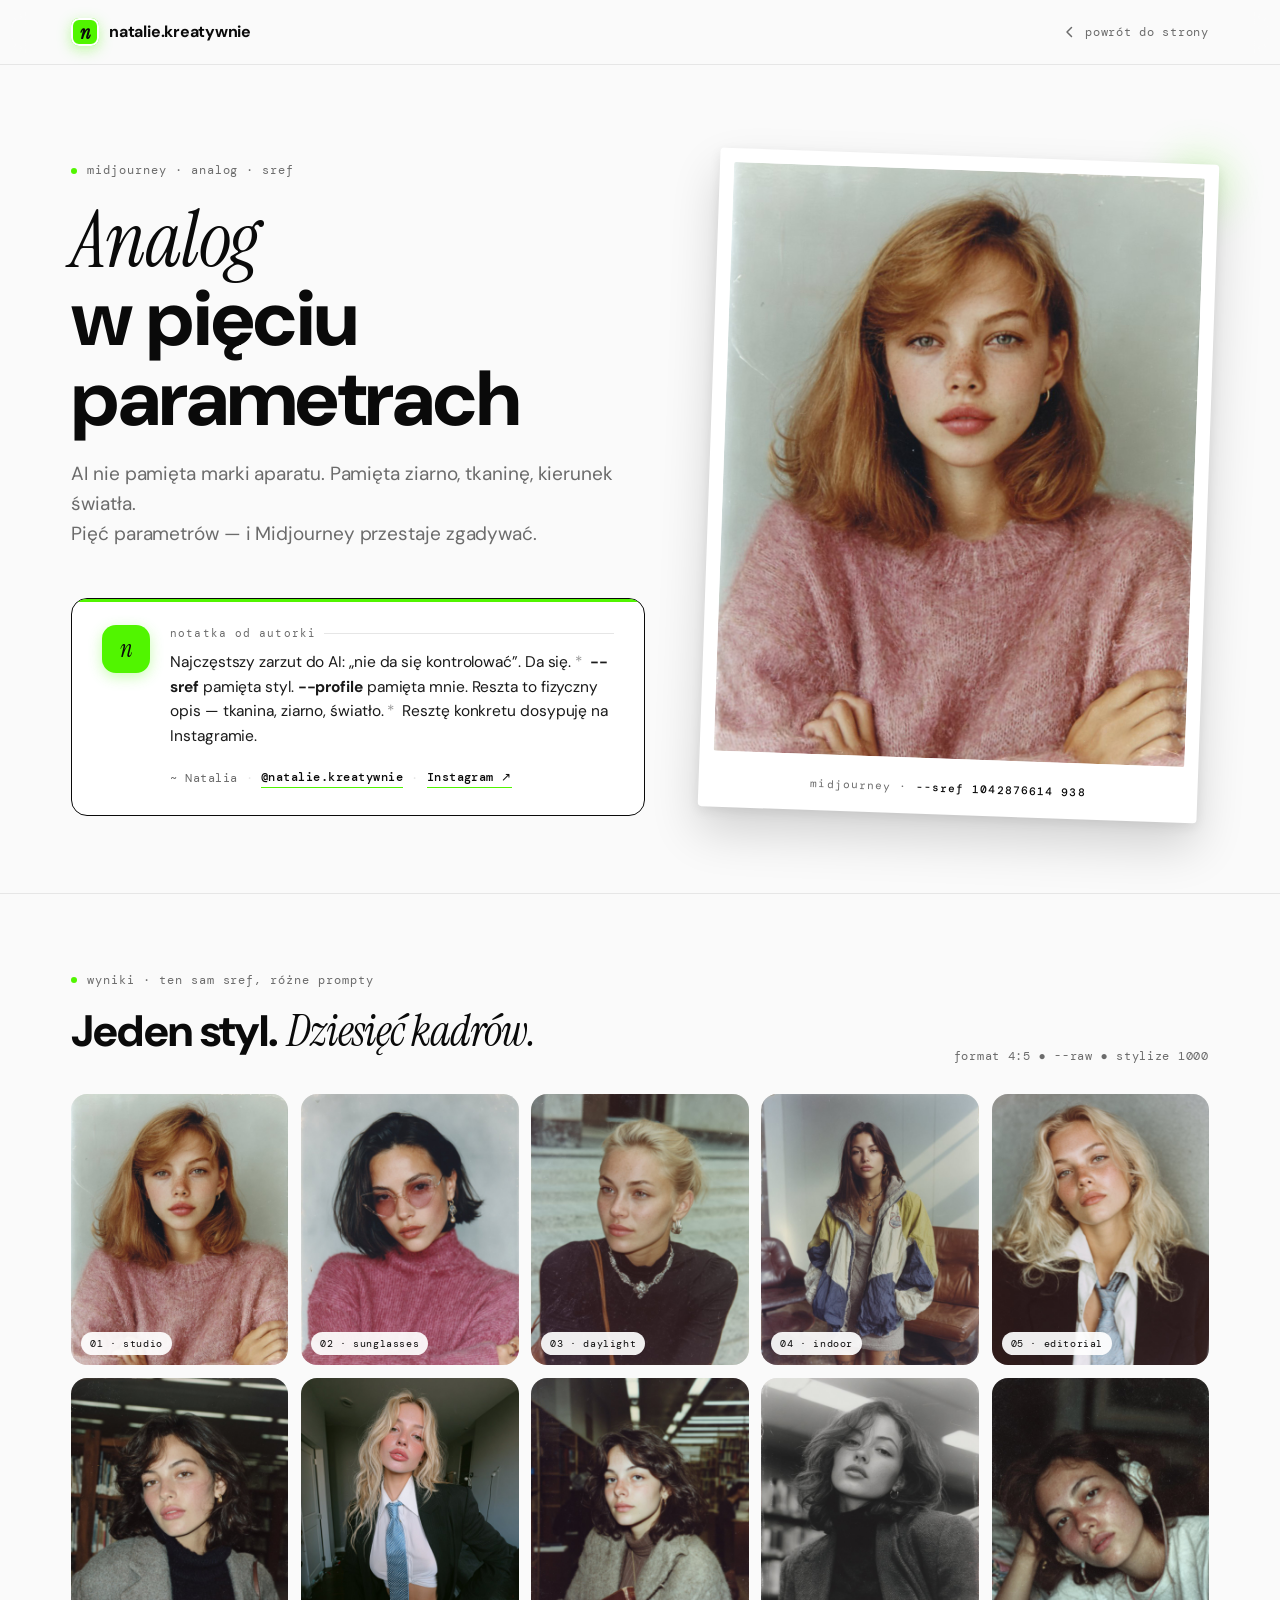
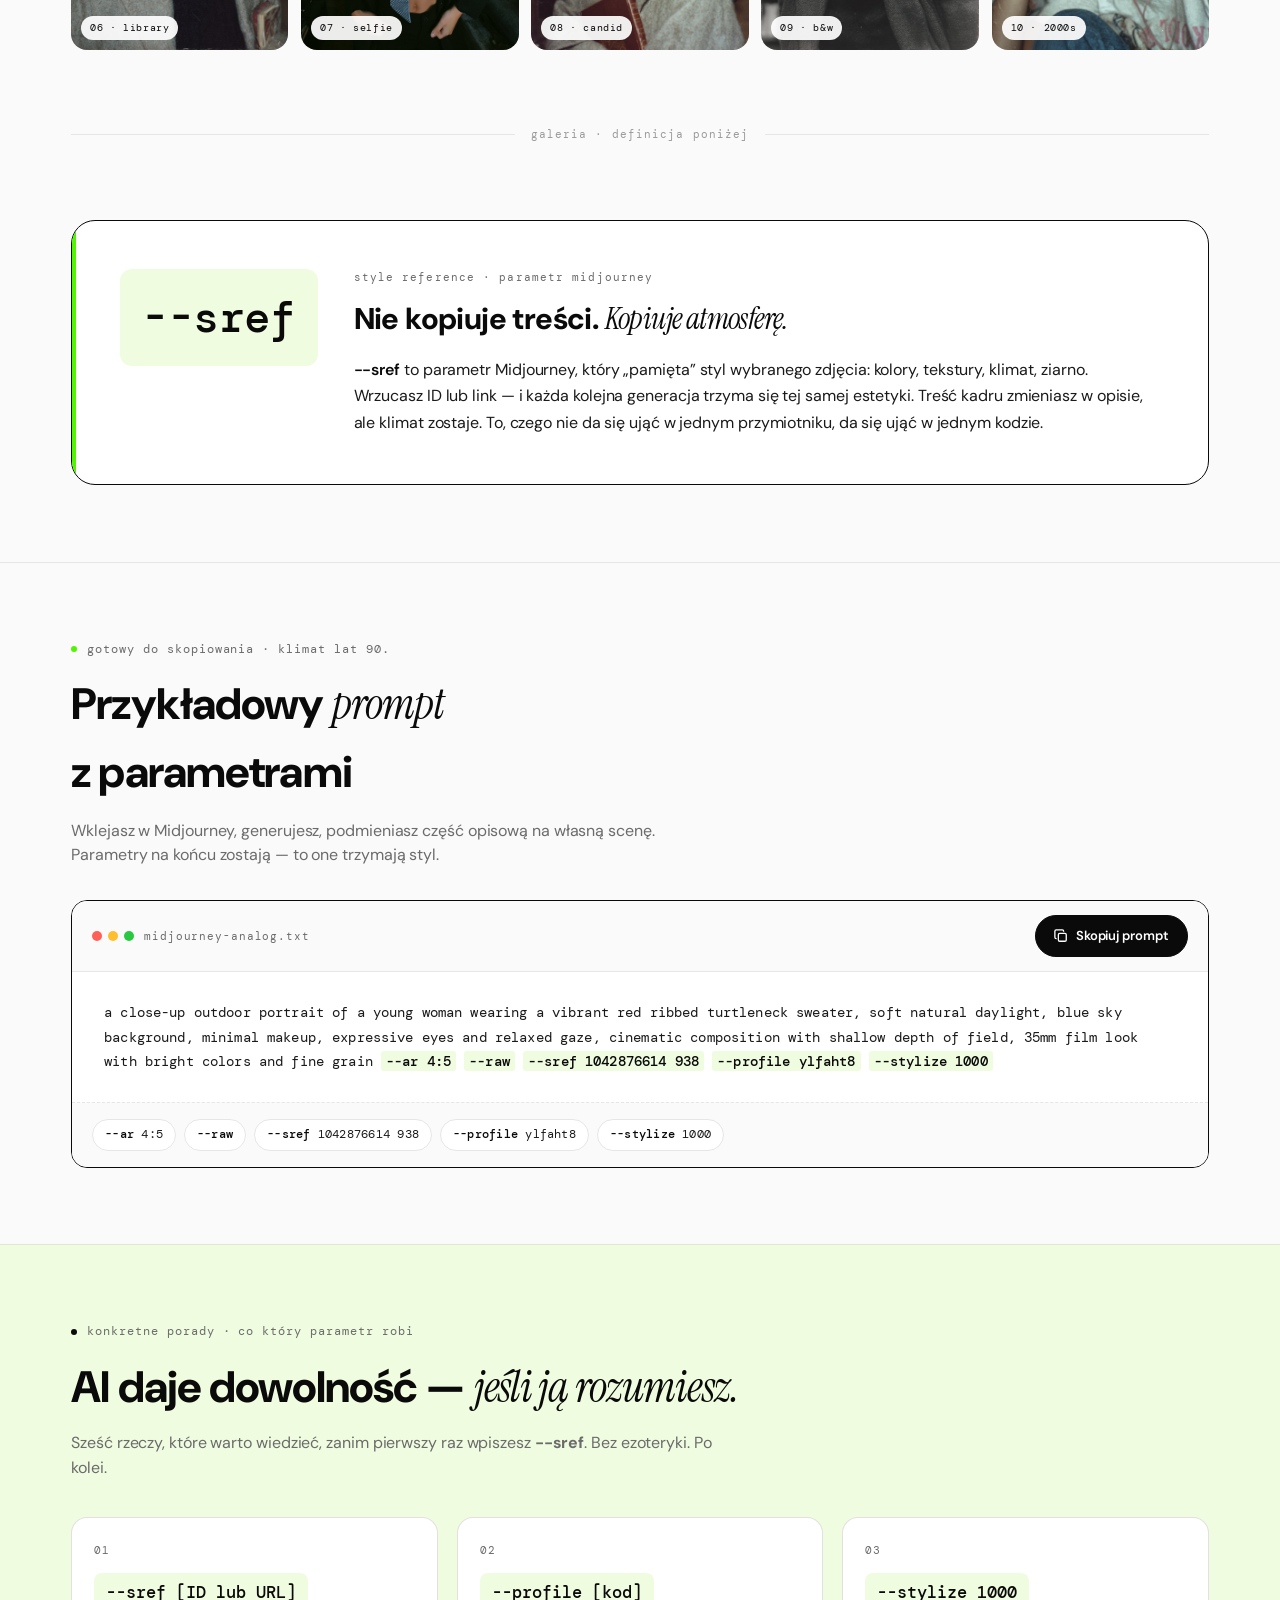
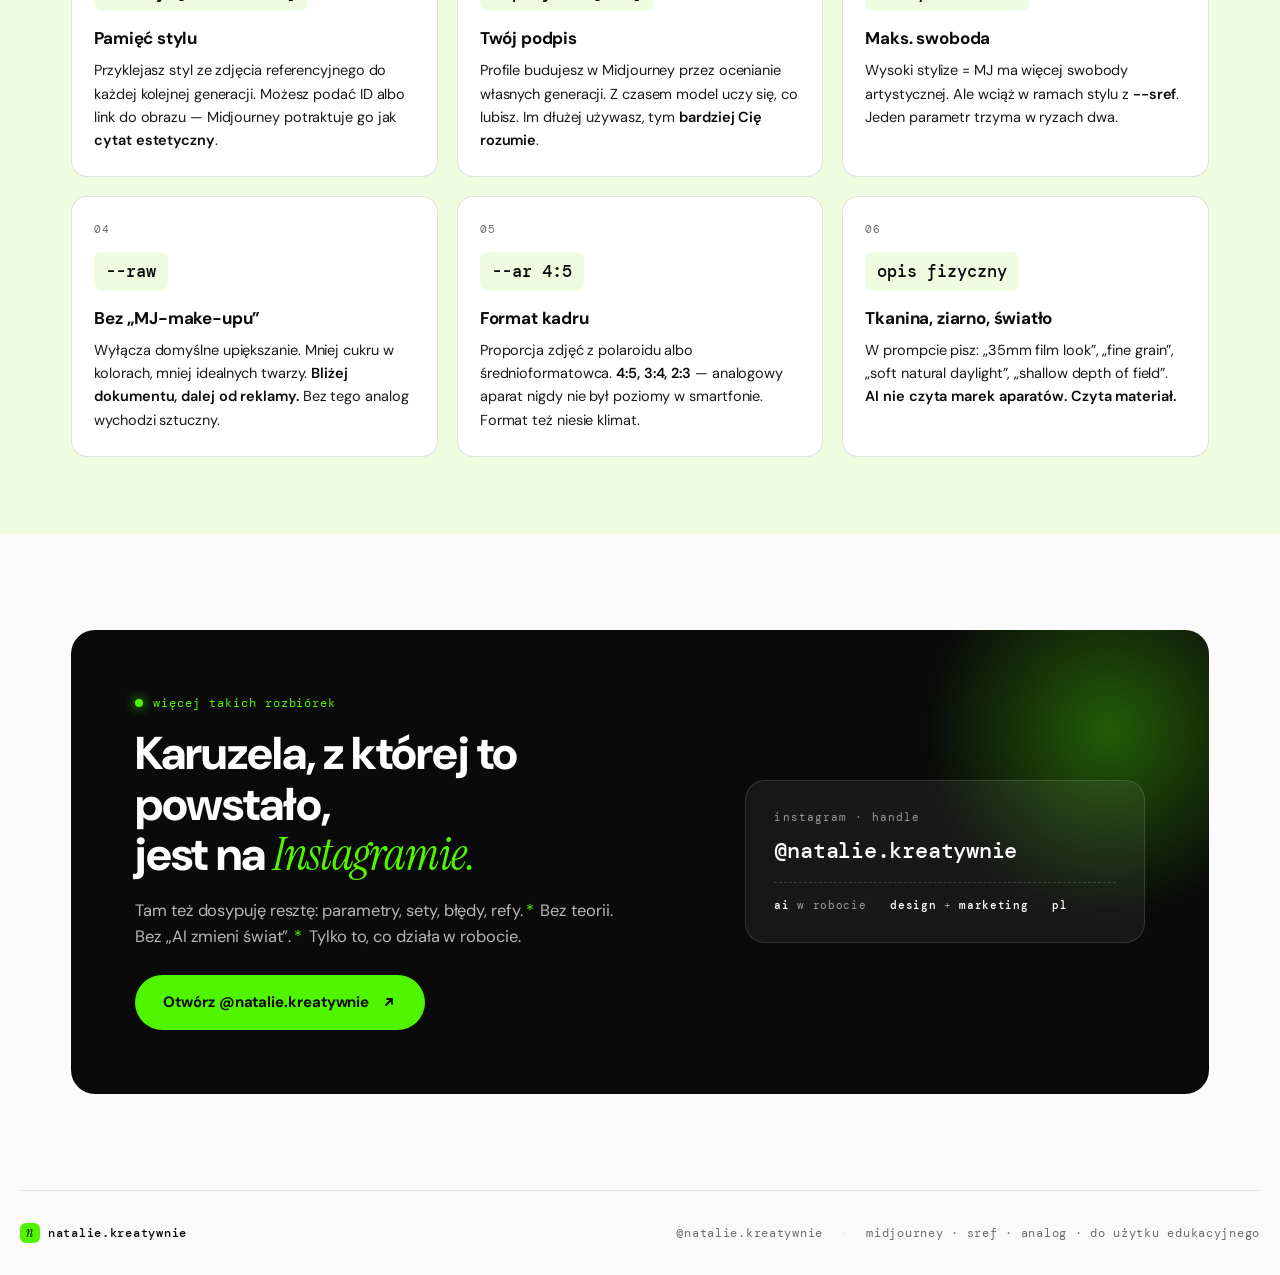
==== analog.html @ 2c1cba88 "Add files via upload" ====
<!doctype html>
<html lang="pl">
<head>
  <meta charset="utf-8" />
  <meta name="viewport" content="width=device-width, initial-scale=1" />
  <title>Analog z Midjourney — natalie.kreatywnie</title>
  <meta name="description" content="Jak uzyskać klimat analogowych zdjęć w Midjourney. Gotowy prompt z parametrami --sref, --profile, --stylize, --raw. Autorstwa Natalii Przybylskiej @natalie.kreatywnie" />

  <link rel="preconnect" href="https://fonts.googleapis.com" />
  <link rel="preconnect" href="https://fonts.gstatic.com" crossorigin />
  <link
    href="https://fonts.googleapis.com/css2?family=DM+Sans:opsz,wght@9..40,400;9..40,500;9..40,600;9..40,700;9..40,800&family=DM+Mono:wght@400;500&family=Instrument+Serif:ital@0;1&display=swap"
    rel="stylesheet"
  />

  <style>
    /* ============================================================
       natalie.kreatywnie — analog subpage
       ============================================================ */

    :root {
      --bg: #FAFAFA;
      --ink: #0A0A0A;
      --ink-2: #1A1A1A;
      --muted: #6B6B6B;
      --muted-2: #9A9A9A;
      --line: #E6E6E6;
      --line-strong: #0A0A0A;

      --lime: #51F500;
      --lime-tint: #F0FCE0;
      --lime-tint-2: #EBF9D6;
      --marker: #FFE600;

      --shadow-soft: 0 8px 24px rgba(0, 0, 0, 0.06);
      --shadow-lift: 0 12px 24px rgba(0, 0, 0, 0.08);
      --shadow-card-hover: 0 18px 36px rgba(0, 0, 0, 0.10);

      --f-sans: "DM Sans", ui-sans-serif, system-ui, sans-serif;
      --f-mono: "DM Mono", ui-monospace, "JetBrains Mono", Menlo, monospace;
      --f-serif: "Instrument Serif", "Times New Roman", serif;

      --r-card: 16px;
      --r-pill: 999px;

      --maxw: 1240px;
      --pad: clamp(20px, 4vw, 56px);
    }

    * { box-sizing: border-box; }
    html { scroll-behavior: smooth; -webkit-text-size-adjust: 100%; }
    body {
      margin: 0;
      background: var(--bg);
      color: var(--ink);
      font-family: var(--f-sans);
      font-weight: 400;
      font-size: 17px;
      line-height: 1.55;
      letter-spacing: -0.005em;
      -webkit-font-smoothing: antialiased;
      text-rendering: optimizeLegibility;
      overflow-x: hidden;
    }
    img { max-width: 100%; display: block; }
    a { color: inherit; text-decoration: none; }
    button { font: inherit; color: inherit; background: none; border: 0; cursor: pointer; padding: 0; }

    ::selection { background: var(--lime); color: var(--ink); }

    .wrap {
      width: 100%;
      max-width: var(--maxw);
      margin-inline: auto;
      padding-inline: var(--pad);
    }

    .section {
      padding-block: clamp(60px, 9vw, 112px);
      position: relative;
    }

    /* --- Nav --- */
    .nav {
      position: sticky; top: 0; z-index: 50;
      backdrop-filter: saturate(140%) blur(12px);
      -webkit-backdrop-filter: saturate(140%) blur(12px);
      background: rgba(250, 250, 250, 0.78);
      border-bottom: 1px solid var(--line);
    }
    .nav__inner {
      display: flex; align-items: center; justify-content: space-between;
      padding-block: 18px;
    }
    .nav__brand {
      display: inline-flex; align-items: center; gap: 10px;
      font-family: var(--f-sans);
      font-weight: 700;
      letter-spacing: -0.015em;
      font-size: 16px;
    }
    .nav__brand .glyph {
      width: 28px; height: 28px; border-radius: 8px;
      background: var(--lime);
      display: inline-flex; align-items: center; justify-content: center;
      font-family: var(--f-serif); font-style: italic;
      font-size: 20px; color: var(--ink);
      box-shadow: 0 0 0 2px #fff inset, 0 4px 14px rgba(81,245,0,0.35);
    }
    .nav__back {
      display: inline-flex; align-items: center; gap: 8px;
      font-family: var(--f-mono);
      font-size: 12px;
      letter-spacing: 0.06em;
      text-transform: lowercase;
      color: var(--muted);
      transition: color .2s ease;
    }
    .nav__back:hover { color: var(--ink); }
    .nav__back svg { transition: transform .25s ease; }
    .nav__back:hover svg { transform: translateX(-3px); }

    /* --- Hero --- */
    .page-hero {
      padding-top: clamp(48px, 7vw, 96px);
      padding-bottom: clamp(48px, 6vw, 80px);
      border-bottom: 1px solid var(--line);
    }
    .page-hero__grid {
      display: grid;
      grid-template-columns: 1.15fr 1fr;
      gap: clamp(28px, 5vw, 72px);
      align-items: center;
    }
    @media (max-width: 900px) {
      .page-hero__grid { grid-template-columns: 1fr; gap: 36px; }
    }

    .page-hero__eyebrow {
      display: inline-flex; align-items: center; gap: 10px;
      font-family: var(--f-mono); font-size: 12px;
      letter-spacing: 0.08em; text-transform: lowercase;
      color: var(--muted); margin-bottom: 20px;
    }
    .page-hero__eyebrow .dot {
      width: 6px; height: 6px; border-radius: 999px; background: var(--lime);
    }
    .page-hero__title {
      font-family: var(--f-sans); font-weight: 800;
      letter-spacing: -0.02em; line-height: 1.02;
      font-size: clamp(38px, 6.2vw, 78px);
      margin: 0 0 20px; color: var(--ink);
      text-wrap: balance;
    }
    .page-hero__title .italic {
      font-family: var(--f-serif); font-weight: 400; font-style: italic;
      letter-spacing: -0.015em;
    }
    .page-hero__sub {
      font-size: clamp(17px, 1.55vw, 19px);
      color: var(--muted); max-width: 50ch; margin: 0;
      line-height: 1.6;
    }

    /* Hero photo — polaroid look */
    .page-hero__photo {
      position: relative;
      transform: rotate(2deg);
      transition: transform .5s cubic-bezier(.2,.7,.2,1);
    }
    .page-hero__photo:hover { transform: rotate(0deg) translateY(-4px); }
    .page-hero__photo-frame {
      background: #fff;
      padding: 14px 14px 56px;
      border-radius: 4px;
      box-shadow: 0 24px 48px rgba(0,0,0,0.16), 0 4px 12px rgba(0,0,0,0.08);
      position: relative;
    }
    .page-hero__photo-frame img {
      width: 100%;
      aspect-ratio: 4 / 5;
      object-fit: cover;
      object-position: center;
      border-radius: 2px;
    }
    .page-hero__photo-caption {
      position: absolute;
      bottom: 18px; left: 0; right: 0;
      text-align: center;
      font-family: var(--f-mono);
      font-size: 11px;
      letter-spacing: 0.1em;
      text-transform: lowercase;
      color: var(--muted);
    }
    .page-hero__photo-caption b {
      color: var(--ink);
      font-weight: 500;
    }
    .page-hero__photo::before {
      content: "";
      position: absolute;
      top: -10px; right: -10px;
      width: 60px; height: 60px;
      background: var(--lime);
      border-radius: 999px;
      opacity: 0.2;
      filter: blur(20px);
      z-index: -1;
    }

    /* --- Author note --- */
    .author-note { margin: clamp(32px, 4vw, 48px) 0 0; }
    .author-note__card {
      display: flex; align-items: flex-start; gap: 20px;
      background: #fff;
      border: 1.5px solid var(--ink);
      border-radius: var(--r-card);
      padding: 26px 30px;
      position: relative;
      overflow: hidden;
      max-width: 620px;
    }
    .author-note__card::before {
      content: "";
      position: absolute;
      top: 0; left: 0; right: 0;
      height: 3px;
      background: var(--lime);
    }
    .author-note__avatar {
      flex-shrink: 0;
      width: 48px; height: 48px;
      border-radius: 14px;
      background: var(--lime);
      display: flex; align-items: center; justify-content: center;
      font-family: var(--f-serif); font-style: italic;
      font-size: 24px; color: var(--ink);
      font-weight: 400;
      box-shadow: 0 4px 14px rgba(81,245,0,0.3);
    }
    .author-note__body { flex: 1; min-width: 0; }
    .author-note__label {
      font-family: var(--f-mono); font-size: 11px;
      letter-spacing: 0.1em; text-transform: lowercase;
      color: var(--muted); margin-bottom: 8px;
      display: flex; align-items: center; gap: 8px;
    }
    .author-note__label::after {
      content: "";
      flex: 1; height: 1px; background: var(--line);
    }
    .author-note__text {
      font-size: 15.5px; color: var(--ink-2);
      line-height: 1.6; margin: 0 0 14px;
    }
    .author-note__text .ast { color: var(--muted-2); margin-inline: 4px; }
    .author-note__sig {
      display: inline-flex; align-items: center; gap: 8px;
      font-family: var(--f-mono); font-size: 12px;
      letter-spacing: 0.04em; color: var(--muted);
      flex-wrap: wrap;
    }
    .author-note__sig a {
      color: var(--ink); font-weight: 500;
      border-bottom: 1.5px solid var(--lime);
      transition: color .2s;
    }
    .author-note__sig a:hover { color: var(--lime); }
    .author-note__sig .sep { color: var(--line); }

    /* --- Gallery --- */
    .gallery {
      padding-block: clamp(48px, 6vw, 80px);
    }
    .gallery__head {
      display: flex; align-items: flex-end; justify-content: space-between;
      gap: 20px; flex-wrap: wrap;
      margin-bottom: 28px;
    }
    .gallery__label {
      font-family: var(--f-mono); font-size: 12px;
      letter-spacing: 0.08em; text-transform: lowercase;
      color: var(--muted);
      display: flex; align-items: center; gap: 10px;
    }
    .gallery__label .dot { width: 6px; height: 6px; border-radius: 999px; background: var(--lime); }

    .gallery__title {
      font-family: var(--f-sans); font-weight: 800;
      font-size: clamp(28px, 3.5vw, 44px);
      letter-spacing: -0.02em; margin: 8px 0 0;
    }
    .gallery__title .italic {
      font-family: var(--f-serif); font-weight: 400; font-style: italic;
    }

    .gallery__meta {
      font-family: var(--f-mono); font-size: 12px;
      letter-spacing: 0.06em; color: var(--muted);
      text-transform: lowercase;
    }

    .gallery__grid {
      display: grid;
      grid-template-columns: repeat(5, 1fr);
      gap: clamp(10px, 1vw, 14px);
    }
    @media (max-width: 1000px) { .gallery__grid { grid-template-columns: repeat(3, 1fr); } }
    @media (max-width: 640px)  { .gallery__grid { grid-template-columns: repeat(2, 1fr); } }

    .gallery__item {
      position: relative;
      aspect-ratio: 4 / 5;
      border-radius: var(--r-card);
      overflow: hidden;
      background: #ececec;
      transition: transform .4s cubic-bezier(.2,.7,.2,1), box-shadow .4s ease;
    }
    .gallery__item:nth-child(3n+1):hover { transform: translateY(-6px) rotate(-0.6deg); }
    .gallery__item:nth-child(3n+2):hover { transform: translateY(-6px) rotate(0.3deg); }
    .gallery__item:nth-child(3n):hover   { transform: translateY(-6px) rotate(0.7deg); }
    .gallery__item:hover { box-shadow: var(--shadow-card-hover); }
    .gallery__item img {
      width: 100%; height: 100%; object-fit: cover; object-position: center 25%;
      transition: transform .7s cubic-bezier(.2,.7,.2,1);
    }
    .gallery__item:hover img { transform: scale(1.05); }
    .gallery__item .tag {
      position: absolute; bottom: 10px; left: 10px;
      font-family: var(--f-mono); font-size: 10px;
      letter-spacing: 0.06em; text-transform: lowercase;
      background: rgba(255,255,255,0.92);
      border-radius: 999px; padding: 4px 9px;
      color: var(--ink);
    }

    /* --- Divider --- */
    .divider {
      display: flex; align-items: center; gap: 16px;
      font-family: var(--f-mono); font-size: 11px;
      letter-spacing: 0.1em; text-transform: lowercase;
      color: var(--muted-2); margin: 0;
    }
    .divider::before, .divider::after {
      content: ""; flex: 1; height: 1px; background: var(--line);
    }

    /* --- Info card (--sref explanation) --- */
    .info {
      padding-block: clamp(48px, 6vw, 80px);
    }
    .info__card {
      background: #fff;
      border: 1.5px solid var(--ink);
      border-radius: 24px;
      padding: clamp(28px, 4vw, 48px);
      display: grid;
      grid-template-columns: auto 1fr;
      gap: clamp(20px, 3vw, 36px);
      align-items: start;
      position: relative;
      overflow: hidden;
    }
    .info__card::before {
      content: "";
      position: absolute;
      top: 0; left: 0; bottom: 0;
      width: 4px;
      background: var(--lime);
    }
    @media (max-width: 700px) {
      .info__card { grid-template-columns: 1fr; gap: 20px; }
    }
    .info__param {
      font-family: var(--f-mono);
      font-weight: 500;
      font-size: clamp(28px, 3.5vw, 44px);
      letter-spacing: -0.01em;
      color: var(--ink);
      background: var(--lime-tint);
      padding: 14px 22px;
      border-radius: 12px;
      align-self: start;
      white-space: nowrap;
    }
    .info__body { min-width: 0; }
    .info__eyebrow {
      font-family: var(--f-mono); font-size: 11px;
      letter-spacing: 0.1em; text-transform: lowercase;
      color: var(--muted); margin-bottom: 10px;
    }
    .info__title {
      font-family: var(--f-sans); font-weight: 800;
      font-size: clamp(22px, 2.6vw, 30px);
      letter-spacing: -0.02em;
      margin: 0 0 14px;
    }
    .info__title .italic {
      font-family: var(--f-serif); font-weight: 400; font-style: italic;
    }
    .info__text {
      font-size: 16px; color: var(--ink-2); line-height: 1.65; margin: 0;
    }
    .info__text b { color: var(--ink); font-weight: 600; }

    /* --- Prompt section --- */
    .prompt-section {
      padding-block: clamp(48px, 6vw, 80px);
      border-top: 1px solid var(--line);
    }
    .prompt-section__head { margin-bottom: 32px; }
    .prompt-section__eyebrow {
      font-family: var(--f-mono); font-size: 12px;
      letter-spacing: 0.08em; text-transform: lowercase;
      color: var(--muted); margin-bottom: 12px;
      display: flex; align-items: center; gap: 10px;
    }
    .prompt-section__eyebrow .dot { width: 6px; height: 6px; border-radius: 999px; background: var(--lime); }
    .prompt-section__title {
      font-family: var(--f-sans); font-weight: 800;
      font-size: clamp(28px, 3.5vw, 44px);
      letter-spacing: -0.02em; margin: 0 0 12px;
    }
    .prompt-section__title .italic {
      font-family: var(--f-serif); font-weight: 400; font-style: italic;
    }
    .prompt-section__desc {
      color: var(--muted); font-size: 16px; max-width: 60ch; margin: 0;
    }

    .prompt-wrapper {
      position: relative;
      background: #fff;
      border: 1.5px solid var(--ink);
      border-radius: var(--r-card);
      overflow: hidden;
    }
    .prompt-toolbar {
      display: flex; align-items: center; justify-content: space-between;
      padding: 14px 20px;
      border-bottom: 1px solid var(--line);
      background: var(--bg);
      gap: 12px; flex-wrap: wrap;
    }
    .prompt-toolbar__label {
      display: flex; align-items: center; gap: 10px;
      font-family: var(--f-mono); font-size: 11px;
      letter-spacing: 0.08em; text-transform: lowercase; color: var(--muted);
    }
    .prompt-toolbar__dots { display: flex; gap: 6px; }
    .prompt-toolbar__dots span {
      width: 10px; height: 10px; border-radius: 999px;
      display: block;
    }
    .prompt-toolbar__dots .d1 { background: #FF5F57; }
    .prompt-toolbar__dots .d2 { background: #FFBE2E; }
    .prompt-toolbar__dots .d3 { background: #28C840; }

    .btn-copy {
      display: inline-flex; align-items: center; gap: 8px;
      padding: 10px 18px;
      background: var(--ink);
      color: #fff;
      border-radius: var(--r-pill);
      font-family: var(--f-sans); font-weight: 600; font-size: 13px;
      letter-spacing: -0.005em;
      transition: background .2s ease, transform .2s ease, box-shadow .2s ease;
      border: 1.5px solid var(--ink);
      cursor: pointer;
    }
    .btn-copy:hover {
      background: var(--lime);
      color: var(--ink);
      border-color: var(--lime);
      transform: translateY(-1px);
      box-shadow: 0 6px 18px rgba(81,245,0,0.3);
    }
    .btn-copy.--copied {
      background: var(--lime);
      color: var(--ink);
      border-color: var(--lime);
    }
    .btn-copy svg { width: 14px; height: 14px; }

    .prompt-body {
      padding: 28px 32px;
      font-family: var(--f-mono);
      font-size: 14px;
      line-height: 1.75;
      letter-spacing: 0.01em;
      color: var(--ink-2);
      white-space: pre-wrap;
      word-break: break-word;
    }
    .prompt-body .desc { color: var(--ink-2); }
    .prompt-body .param { color: var(--ink); font-weight: 500; background: var(--lime-tint); padding: 1px 5px; border-radius: 3px; }

    /* Parameter chips below prompt */
    .param-strip {
      display: flex; flex-wrap: wrap; gap: 8px;
      padding: 16px 20px;
      background: var(--bg);
      border-top: 1px dashed var(--line);
    }
    .param-chip {
      font-family: var(--f-mono); font-size: 11.5px;
      letter-spacing: 0.02em;
      padding: 6px 12px;
      background: #fff;
      border: 1px solid var(--line);
      border-radius: 999px;
      color: var(--ink-2);
    }
    .param-chip b { color: var(--ink); font-weight: 500; }

    /* --- Tips section --- */
    .tips {
      background: var(--lime-tint);
      padding-block: clamp(48px, 6vw, 80px);
      border-top: 1px solid rgba(10,10,10,0.08);
    }
    .tips__head { margin-bottom: 36px; }
    .tips__eyebrow {
      font-family: var(--f-mono); font-size: 12px;
      letter-spacing: 0.08em; text-transform: lowercase;
      color: var(--muted); margin-bottom: 12px;
      display: flex; align-items: center; gap: 10px;
    }
    .tips__eyebrow .dot { width: 6px; height: 6px; border-radius: 999px; background: var(--ink); }
    .tips__title {
      font-family: var(--f-sans); font-weight: 800;
      font-size: clamp(28px, 3.5vw, 44px);
      letter-spacing: -0.02em; margin: 0 0 10px;
    }
    .tips__title .italic {
      font-family: var(--f-serif); font-weight: 400; font-style: italic;
    }
    .tips__desc {
      color: var(--muted); font-size: 16px; max-width: 60ch; margin: 0;
    }

    .tips__grid {
      display: grid;
      grid-template-columns: repeat(3, 1fr);
      gap: clamp(14px, 1.5vw, 22px);
    }
    @media (max-width: 900px) { .tips__grid { grid-template-columns: repeat(2, 1fr); } }
    @media (max-width: 560px) { .tips__grid { grid-template-columns: 1fr; } }

    .tip {
      background: #fff;
      border: 1.5px solid rgba(10,10,10,0.12);
      border-radius: var(--r-card);
      padding: 24px 22px;
      position: relative;
      transition: transform .3s ease, box-shadow .3s ease, border-color .3s ease;
    }
    .tip:hover {
      transform: translateY(-3px);
      box-shadow: var(--shadow-lift);
      border-color: var(--ink);
    }
    .tip__num {
      font-family: var(--f-mono); font-size: 11px;
      letter-spacing: 0.08em; color: var(--muted);
      margin-bottom: 14px;
    }
    .tip__param {
      font-family: var(--f-mono);
      font-weight: 500;
      font-size: 17px;
      letter-spacing: 0;
      color: var(--ink);
      background: var(--lime-tint);
      padding: 6px 12px;
      border-radius: 8px;
      display: inline-block;
      margin-bottom: 14px;
    }
    .tip__title {
      font-family: var(--f-sans); font-weight: 700;
      font-size: 17px; letter-spacing: -0.01em;
      margin: 0 0 8px; color: var(--ink);
    }
    .tip__text {
      font-size: 14.5px; color: var(--ink-2); line-height: 1.6; margin: 0;
    }
    .tip__text b { color: var(--ink); font-weight: 600; }

    /* --- Instagram CTA --- */
    .ig-cta {
      padding-block: clamp(56px, 8vw, 96px);
    }
    .ig-cta__card {
      background: var(--ink);
      color: #fff;
      border-radius: 24px;
      padding: clamp(36px, 5vw, 64px);
      display: grid;
      grid-template-columns: 1.4fr 1fr;
      gap: clamp(24px, 4vw, 56px);
      align-items: center;
      position: relative;
      overflow: hidden;
    }
    @media (max-width: 780px) {
      .ig-cta__card { grid-template-columns: 1fr; }
    }
    .ig-cta__card::before {
      content: "";
      position: absolute;
      right: -100px; top: -100px;
      width: 400px; height: 400px;
      background: radial-gradient(circle, rgba(81,245,0,0.35) 0%, transparent 65%);
      pointer-events: none;
    }
    .ig-cta__eyebrow {
      font-family: var(--f-mono); font-size: 12px;
      letter-spacing: 0.08em; text-transform: lowercase;
      color: var(--lime); margin-bottom: 16px;
      display: flex; align-items: center; gap: 10px;
      position: relative;
    }
    .ig-cta__eyebrow .dot {
      width: 8px; height: 8px; border-radius: 999px; background: var(--lime);
      box-shadow: 0 0 12px var(--lime);
      animation: pulse 2s ease-in-out infinite;
    }
    @keyframes pulse {
      0%, 100% { opacity: 1; }
      50% { opacity: 0.5; }
    }
    .ig-cta__title {
      font-family: var(--f-sans); font-weight: 800;
      font-size: clamp(28px, 3.6vw, 46px);
      letter-spacing: -0.02em; line-height: 1.1;
      margin: 0 0 18px;
      position: relative;
    }
    .ig-cta__title .italic {
      font-family: var(--f-serif); font-weight: 400; font-style: italic;
      color: var(--lime);
    }
    .ig-cta__text {
      font-size: 16.5px;
      color: rgba(255,255,255,0.7);
      line-height: 1.6; margin: 0 0 24px;
      max-width: 44ch;
      position: relative;
    }
    .ig-cta__text .ast { color: var(--lime); margin-inline: 3px; }
    .ig-cta__btn {
      display: inline-flex; align-items: center; gap: 12px;
      padding: 16px 28px;
      background: var(--lime);
      color: var(--ink);
      border-radius: var(--r-pill);
      font-family: var(--f-sans); font-weight: 700; font-size: 15px;
      letter-spacing: -0.005em;
      transition: transform .25s ease, box-shadow .25s ease;
      position: relative;
    }
    .ig-cta__btn:hover {
      transform: translateY(-2px);
      box-shadow: 0 12px 28px rgba(81,245,0,0.45);
    }
    .ig-cta__btn svg { width: 16px; height: 16px; }

    .ig-cta__handle {
      position: relative;
      font-family: var(--f-mono);
      background: rgba(255,255,255,0.06);
      border: 1px solid rgba(255,255,255,0.12);
      border-radius: 20px;
      padding: 28px;
    }
    .ig-cta__handle-label {
      font-size: 11px; color: var(--muted-2);
      letter-spacing: 0.1em; text-transform: lowercase;
      margin-bottom: 8px;
    }
    .ig-cta__handle-name {
      font-size: 22px;
      color: #fff;
      letter-spacing: -0.01em;
      margin-bottom: 14px;
      font-weight: 500;
    }
    .ig-cta__handle-stat {
      display: flex; gap: 24px;
      padding-top: 14px;
      border-top: 1px dashed rgba(255,255,255,0.15);
      font-size: 11px;
      letter-spacing: 0.06em;
      text-transform: lowercase;
      color: var(--muted-2);
    }
    .ig-cta__handle-stat span b { color: #fff; font-weight: 500; }

    /* --- Footer --- */
    .footer {
      border-top: 1px solid var(--line);
      padding: 32px 0;
      display: flex; align-items: center; justify-content: space-between;
      gap: 16px; flex-wrap: wrap;
      font-family: var(--f-mono); font-size: 12px;
      color: var(--muted); letter-spacing: 0.06em;
    }
    .footer a:hover { color: var(--ink); }
    .footer__brand {
      display: inline-flex; align-items: center; gap: 8px;
      font-weight: 500; color: var(--ink);
    }

    /* Toast */
    .toast {
      position: fixed; bottom: 32px; left: 50%; transform: translateX(-50%) translateY(80px);
      background: var(--ink); color: #fff;
      font-family: var(--f-mono); font-size: 12px;
      letter-spacing: 0.06em; text-transform: lowercase;
      padding: 12px 20px; border-radius: var(--r-pill);
      display: flex; align-items: center; gap: 8px;
      z-index: 200;
      transition: transform .35s cubic-bezier(.2,.7,.2,1), opacity .35s ease;
      opacity: 0; pointer-events: none;
    }
    .toast.is-visible { transform: translateX(-50%) translateY(0); opacity: 1; }
    .toast .lime { color: var(--lime); }

    @media (max-width: 640px) {
      .prompt-body { padding: 22px 18px; font-size: 13px; }
      .author-note__card { flex-direction: column; gap: 14px; padding: 22px 20px; }
      .info__param { font-size: 24px; padding: 10px 16px; }
    }
  </style>
</head>
<body>

  <!-- Nav -->
  <nav class="nav">
    <div class="wrap nav__inner">
      <a href="index.html" class="nav__brand">
        <span class="glyph">n</span>
        natalie.kreatywnie
      </a>
      <a href="index.html" class="nav__back">
        <svg width="14" height="14" viewBox="0 0 14 14" fill="none">
          <path d="M8.5 2.5L4 7l4.5 4.5" stroke="currentColor" stroke-width="1.5" stroke-linecap="round" stroke-linejoin="round"/>
        </svg>
        powrót do strony
      </a>
    </div>
  </nav>

  <!-- Hero -->
  <section class="page-hero section">
    <div class="wrap">
      <div class="page-hero__grid">

        <div>
          <div class="page-hero__eyebrow">
            <span class="dot"></span>
            midjourney · analog · sref
          </div>
          <h1 class="page-hero__title">
            <span class="italic">Analog</span><br>
            w pięciu<br>parametrach
          </h1>
          <p class="page-hero__sub">
            AI nie pamięta marki aparatu. Pamięta ziarno, tkaninę, kierunek światła.<br>
            Pięć parametrów — i Midjourney przestaje zgadywać.
          </p>

          <!-- Author note -->
          <div class="author-note">
            <div class="author-note__card">
              <div class="author-note__avatar">n</div>
              <div class="author-note__body">
                <div class="author-note__label">notatka od autorki</div>
                <p class="author-note__text">
                  Najczęstszy zarzut do AI: „nie da się kontrolować”. Da się.<span class="ast">*</span>
                  <b>--sref</b> pamięta styl. <b>--profile</b> pamięta mnie. Reszta to fizyczny opis — tkanina, ziarno, światło.<span class="ast">*</span>
                  Resztę konkretu dosypuję na Instagramie.
                </p>
                <div class="author-note__sig">
                  <span>~ Natalia</span>
                  <span class="sep">·</span>
                  <a href="https://www.instagram.com/natalie.kreatywnie/" target="_blank" rel="noopener">@natalie.kreatywnie</a>
                  <span class="sep">·</span>
                  <a href="https://www.instagram.com/natalie.kreatywnie/" target="_blank" rel="noopener">Instagram ↗</a>
                </div>
              </div>
            </div>
          </div>
        </div>

        <!-- Hero photo (polaroid) -->
        <div class="page-hero__photo">
          <div class="page-hero__photo-frame">
            <img src="img/analog/01.png" alt="Przykład analogowego portretu wygenerowanego w Midjourney" loading="eager">
            <div class="page-hero__photo-caption">
              midjourney · <b>--sref 1042876614 938</b>
            </div>
          </div>
        </div>

      </div>
    </div>
  </section>

  <!-- Gallery -->
  <section class="gallery">
    <div class="wrap">
      <div class="gallery__head">
        <div>
          <div class="gallery__label">
            <span class="dot"></span>
            wyniki · ten sam sref, różne prompty
          </div>
          <h2 class="gallery__title">Jeden styl. <span class="italic">Dziesięć kadrów.</span></h2>
        </div>
        <div class="gallery__meta">format 4:5 ● --raw ● stylize 1000</div>
      </div>

      <div class="gallery__grid">
        <div class="gallery__item"><img src="img/analog/01.png" alt="Analog portrait — studio, mohair sweater, freckles" loading="lazy"><span class="tag">01 · studio</span></div>
        <div class="gallery__item"><img src="img/analog/02.png" alt="Analog portrait — pink knit, tinted glasses" loading="lazy"><span class="tag">02 · sunglasses</span></div>
        <div class="gallery__item"><img src="img/analog/03.png" alt="Analog street portrait — diffused daylight" loading="lazy"><span class="tag">03 · daylight</span></div>
        <div class="gallery__item"><img src="img/analog/04.png" alt="Analog full-body — vintage jacket, leather sofa" loading="lazy"><span class="tag">04 · indoor</span></div>
        <div class="gallery__item"><img src="img/analog/05.png" alt="Analog portrait — wavy hair, suit & tie" loading="lazy"><span class="tag">05 · editorial</span></div>
        <div class="gallery__item"><img src="img/analog/06.png" alt="Analog library portrait — brunette, wool coat" loading="lazy"><span class="tag">06 · library</span></div>
        <div class="gallery__item"><img src="img/analog/07.png" alt="Analog mirror selfie — blazer, blue tie" loading="lazy"><span class="tag">07 · selfie</span></div>
        <div class="gallery__item"><img src="img/analog/08.png" alt="Analog candid — brunette holding book" loading="lazy"><span class="tag">08 · candid</span></div>
        <div class="gallery__item"><img src="img/analog/09.png" alt="Analog b&amp;w portrait — wool blazer, library shelves" loading="lazy"><span class="tag">09 · b&amp;w</span></div>
        <div class="gallery__item"><img src="img/analog/10.png" alt="Analog candid 2000s — headphones, t-shirt" loading="lazy"><span class="tag">10 · 2000s</span></div>
      </div>
    </div>
  </section>

  <div class="wrap">
    <div class="divider">galeria · definicja poniżej</div>
  </div>

  <!-- Info card: what is --sref -->
  <section class="info">
    <div class="wrap">
      <div class="info__card">
        <div class="info__param">--sref</div>
        <div class="info__body">
          <div class="info__eyebrow">style reference · parametr midjourney</div>
          <h2 class="info__title">
            Nie kopiuje treści. <span class="italic">Kopiuje atmosferę.</span>
          </h2>
          <p class="info__text">
            <b>--sref</b> to parametr Midjourney, który „pamięta” styl wybranego zdjęcia: kolory, tekstury, klimat, ziarno.
            Wrzucasz ID lub link — i każda kolejna generacja trzyma się tej samej estetyki.
            Treść kadru zmieniasz w opisie, ale klimat zostaje. To, czego nie da się ująć w jednym przymiotniku, da się ująć w jednym kodzie.
          </p>
        </div>
      </div>
    </div>
  </section>

  <!-- Prompt section -->
  <section class="prompt-section">
    <div class="wrap">
      <div class="prompt-section__head">
        <div class="prompt-section__eyebrow">
          <span class="dot"></span>
          gotowy do skopiowania · klimat lat 90.
        </div>
        <h2 class="prompt-section__title">
          Przykładowy <span class="italic">prompt</span><br>z parametrami
        </h2>
        <p class="prompt-section__desc">
          Wklejasz w Midjourney, generujesz, podmieniasz część opisową na własną scenę. Parametry na końcu zostają — to one trzymają styl.
        </p>
      </div>

      <div class="prompt-wrapper">
        <div class="prompt-toolbar">
          <div class="prompt-toolbar__label">
            <div class="prompt-toolbar__dots">
              <span class="d1"></span><span class="d2"></span><span class="d3"></span>
            </div>
            midjourney-analog.txt
          </div>
          <button class="btn-copy" id="copyBtn" onclick="copyPrompt()">
            <svg viewBox="0 0 16 16" fill="none" xmlns="http://www.w3.org/2000/svg">
              <rect x="5" y="5" width="9" height="9" rx="1.5" stroke="currentColor" stroke-width="1.5"/>
              <path d="M3 11H2.5A1.5 1.5 0 011 9.5v-7A1.5 1.5 0 012.5 1h7A1.5 1.5 0 0111 2.5V3" stroke="currentColor" stroke-width="1.5"/>
            </svg>
            <span id="copyLabel">Skopiuj prompt</span>
          </button>
        </div>
        <div class="prompt-body" id="promptBody"><span class="desc">a close-up outdoor portrait of a young woman wearing a vibrant red ribbed turtleneck sweater, soft natural daylight, blue sky background, minimal makeup, expressive eyes and relaxed gaze, cinematic composition with shallow depth of field, 35mm film look with bright colors and fine grain</span> <span class="param">--ar 4:5</span> <span class="param">--raw</span> <span class="param">--sref 1042876614 938</span> <span class="param">--profile ylfaht8</span> <span class="param">--stylize 1000</span></div>

        <div class="param-strip">
          <span class="param-chip"><b>--ar</b> 4:5</span>
          <span class="param-chip"><b>--raw</b></span>
          <span class="param-chip"><b>--sref</b> 1042876614 938</span>
          <span class="param-chip"><b>--profile</b> ylfaht8</span>
          <span class="param-chip"><b>--stylize</b> 1000</span>
        </div>
      </div>
    </div>
  </section>

  <!-- Tips -->
  <section class="tips section">
    <div class="wrap">
      <div class="tips__head">
        <div class="tips__eyebrow">
          <span class="dot"></span>
          konkretne porady · co który parametr robi
        </div>
        <h2 class="tips__title">
          AI daje dowolność — <span class="italic">jeśli ją rozumiesz.</span>
        </h2>
        <p class="tips__desc">
          Sześć rzeczy, które warto wiedzieć, zanim pierwszy raz wpiszesz <b>--sref</b>. Bez ezoteryki. Po kolei.
        </p>
      </div>

      <div class="tips__grid">

        <div class="tip">
          <div class="tip__num">01</div>
          <span class="tip__param">--sref [ID lub URL]</span>
          <h3 class="tip__title">Pamięć stylu</h3>
          <p class="tip__text">
            Przyklejasz styl ze zdjęcia referencyjnego do każdej kolejnej generacji. Możesz podać ID albo link do obrazu — Midjourney potraktuje go jak <b>cytat estetyczny</b>.
          </p>
        </div>

        <div class="tip">
          <div class="tip__num">02</div>
          <span class="tip__param">--profile [kod]</span>
          <h3 class="tip__title">Twój podpis</h3>
          <p class="tip__text">
            Profile budujesz w Midjourney przez ocenianie własnych generacji. Z czasem model uczy się, co lubisz. Im dłużej używasz, tym <b>bardziej Cię rozumie</b>.
          </p>
        </div>

        <div class="tip">
          <div class="tip__num">03</div>
          <span class="tip__param">--stylize 1000</span>
          <h3 class="tip__title">Maks. swoboda</h3>
          <p class="tip__text">
            Wysoki stylize = MJ ma więcej swobody artystycznej. Ale wciąż w ramach stylu z <b>--sref</b>. Jeden parametr trzyma w ryzach dwa.
          </p>
        </div>

        <div class="tip">
          <div class="tip__num">04</div>
          <span class="tip__param">--raw</span>
          <h3 class="tip__title">Bez „MJ-make-upu”</h3>
          <p class="tip__text">
            Wyłącza domyślne upiększanie. Mniej cukru w kolorach, mniej idealnych twarzy. <b>Bliżej dokumentu, dalej od reklamy.</b> Bez tego analog wychodzi sztuczny.
          </p>
        </div>

        <div class="tip">
          <div class="tip__num">05</div>
          <span class="tip__param">--ar 4:5</span>
          <h3 class="tip__title">Format kadru</h3>
          <p class="tip__text">
            Proporcja zdjęć z polaroidu albo średnioformatowca. <b>4:5, 3:4, 2:3</b> — analogowy aparat nigdy nie był poziomy w smartfonie. Format też niesie klimat.
          </p>
        </div>

        <div class="tip">
          <div class="tip__num">06</div>
          <span class="tip__param">opis fizyczny</span>
          <h3 class="tip__title">Tkanina, ziarno, światło</h3>
          <p class="tip__text">
            W prompcie pisz: „35mm film look”, „fine grain”, „soft natural daylight”, „shallow depth of field”. <b>AI nie czyta marek aparatów. Czyta materiał.</b>
          </p>
        </div>

      </div>
    </div>
  </section>

  <!-- Instagram CTA -->
  <section class="ig-cta">
    <div class="wrap">
      <div class="ig-cta__card">
        <div>
          <div class="ig-cta__eyebrow">
            <span class="dot"></span>
            więcej takich rozbiórek
          </div>
          <h2 class="ig-cta__title">
            Karuzela, z której to powstało,<br>
            jest na <span class="italic">Instagramie.</span>
          </h2>
          <p class="ig-cta__text">
            Tam też dosypuję resztę: parametry, sety, błędy, refy.<span class="ast">*</span>
            Bez teorii. Bez „AI zmieni świat”.<span class="ast">*</span>
            Tylko to, co działa w robocie.
          </p>
          <a class="ig-cta__btn" href="https://www.instagram.com/natalie.kreatywnie/" target="_blank" rel="noopener">
            Otwórz @natalie.kreatywnie
            <svg viewBox="0 0 16 16" fill="none">
              <path d="M5 11L11 5M11 5H6M11 5V10" stroke="currentColor" stroke-width="1.8" stroke-linecap="round" stroke-linejoin="round"/>
            </svg>
          </a>
        </div>

        <div class="ig-cta__handle">
          <div class="ig-cta__handle-label">instagram · handle</div>
          <div class="ig-cta__handle-name">@natalie.kreatywnie</div>
          <div class="ig-cta__handle-stat">
            <span><b>AI</b> w robocie</span>
            <span><b>design</b> + <b>marketing</b></span>
            <span><b>PL</b></span>
          </div>
        </div>
      </div>
    </div>
  </section>

  <!-- Footer -->
  <footer>
    <div class="wrap footer">
      <div class="footer__brand">
        <span style="width:20px;height:20px;border-radius:6px;background:var(--lime);display:inline-flex;align-items:center;justify-content:center;font-family:var(--f-serif);font-style:italic;font-size:14px;">n</span>
        natalie.kreatywnie
      </div>
      <div>
        <a href="https://www.instagram.com/natalie.kreatywnie/" target="_blank" rel="noopener">@natalie.kreatywnie</a>
        <span style="margin-inline:10px;color:var(--line)">·</span>
        midjourney · sref · analog · do użytku edukacyjnego
      </div>
    </div>
  </footer>

  <!-- Toast -->
  <div class="toast" id="toast">
    <svg width="14" height="14" viewBox="0 0 14 14" fill="none"><path d="M2.5 7L5.5 10L11.5 4" stroke="#51F500" stroke-width="2" stroke-linecap="round"/></svg>
    <span>prompt skopiowany <span class="lime">✓</span></span>
  </div>

  <script>
    const PROMPT_TEXT = `a close-up outdoor portrait of a young woman wearing a vibrant red ribbed turtleneck sweater, soft natural daylight, blue sky background, minimal makeup, expressive eyes and relaxed gaze, cinematic composition with shallow depth of field, 35mm film look with bright colors and fine grain --ar 4:5 --raw --sref 1042876614 938 --profile ylfaht8 --stylize 1000`;

    function copyPrompt() {
      navigator.clipboard.writeText(PROMPT_TEXT).then(() => {
        const btn = document.getElementById('copyBtn');
        const label = document.getElementById('copyLabel');
        btn.classList.add('--copied');
        label.textContent = 'Skopiowano!';

        const toast = document.getElementById('toast');
        toast.classList.add('is-visible');

        setTimeout(() => {
          btn.classList.remove('--copied');
          label.textContent = 'Skopiuj prompt';
          toast.classList.remove('is-visible');
        }, 2500);
      }).catch(() => {
        const ta = document.createElement('textarea');
        ta.value = PROMPT_TEXT;
        ta.style.position = 'fixed'; ta.style.opacity = '0';
        document.body.appendChild(ta);
        ta.select();
        document.execCommand('copy');
        document.body.removeChild(ta);
        document.getElementById('copyLabel').textContent = 'Skopiowano!';
        setTimeout(() => { document.getElementById('copyLabel').textContent = 'Skopiuj prompt'; }, 2000);
      });
    }

    const nav = document.querySelector('.nav');
    window.addEventListener('scroll', () => {
      nav.classList.toggle('is-scrolled', window.scrollY > 10);
    }, { passive: true });
  </script>
</body>
</html>
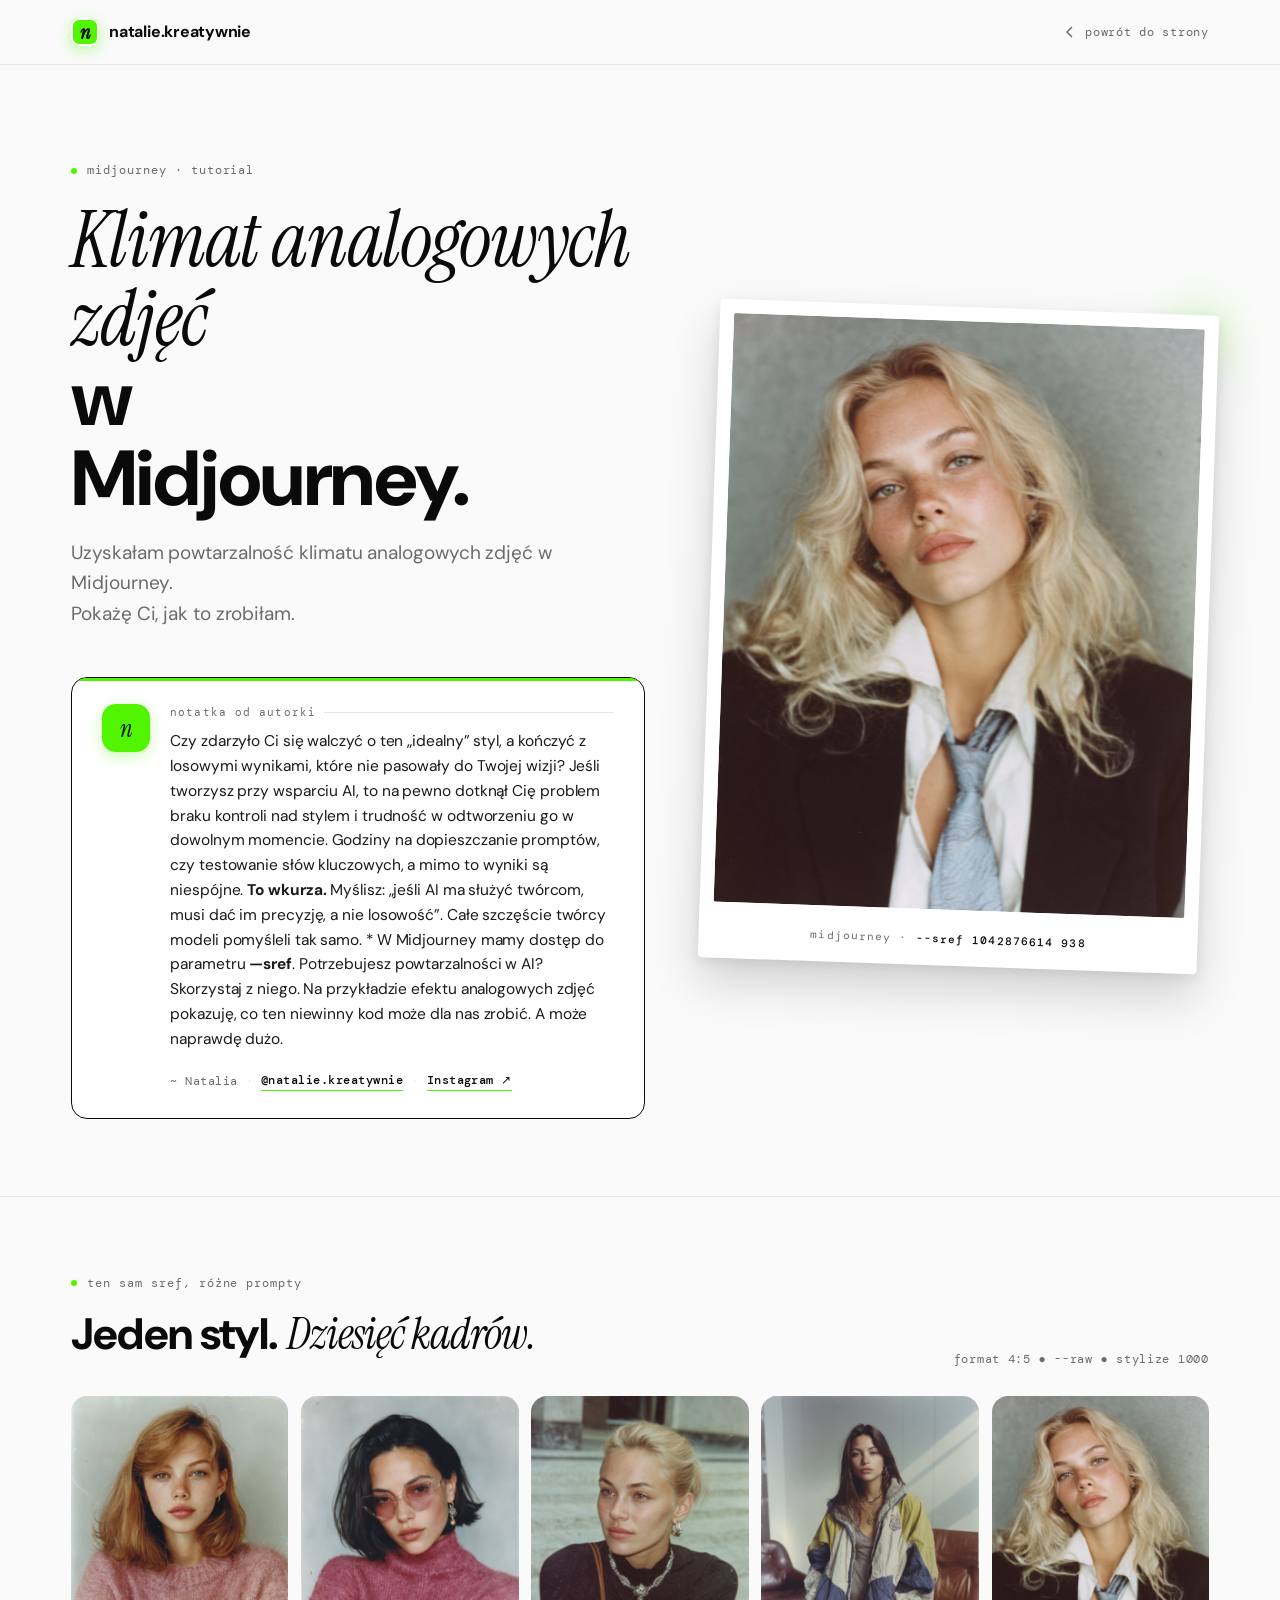
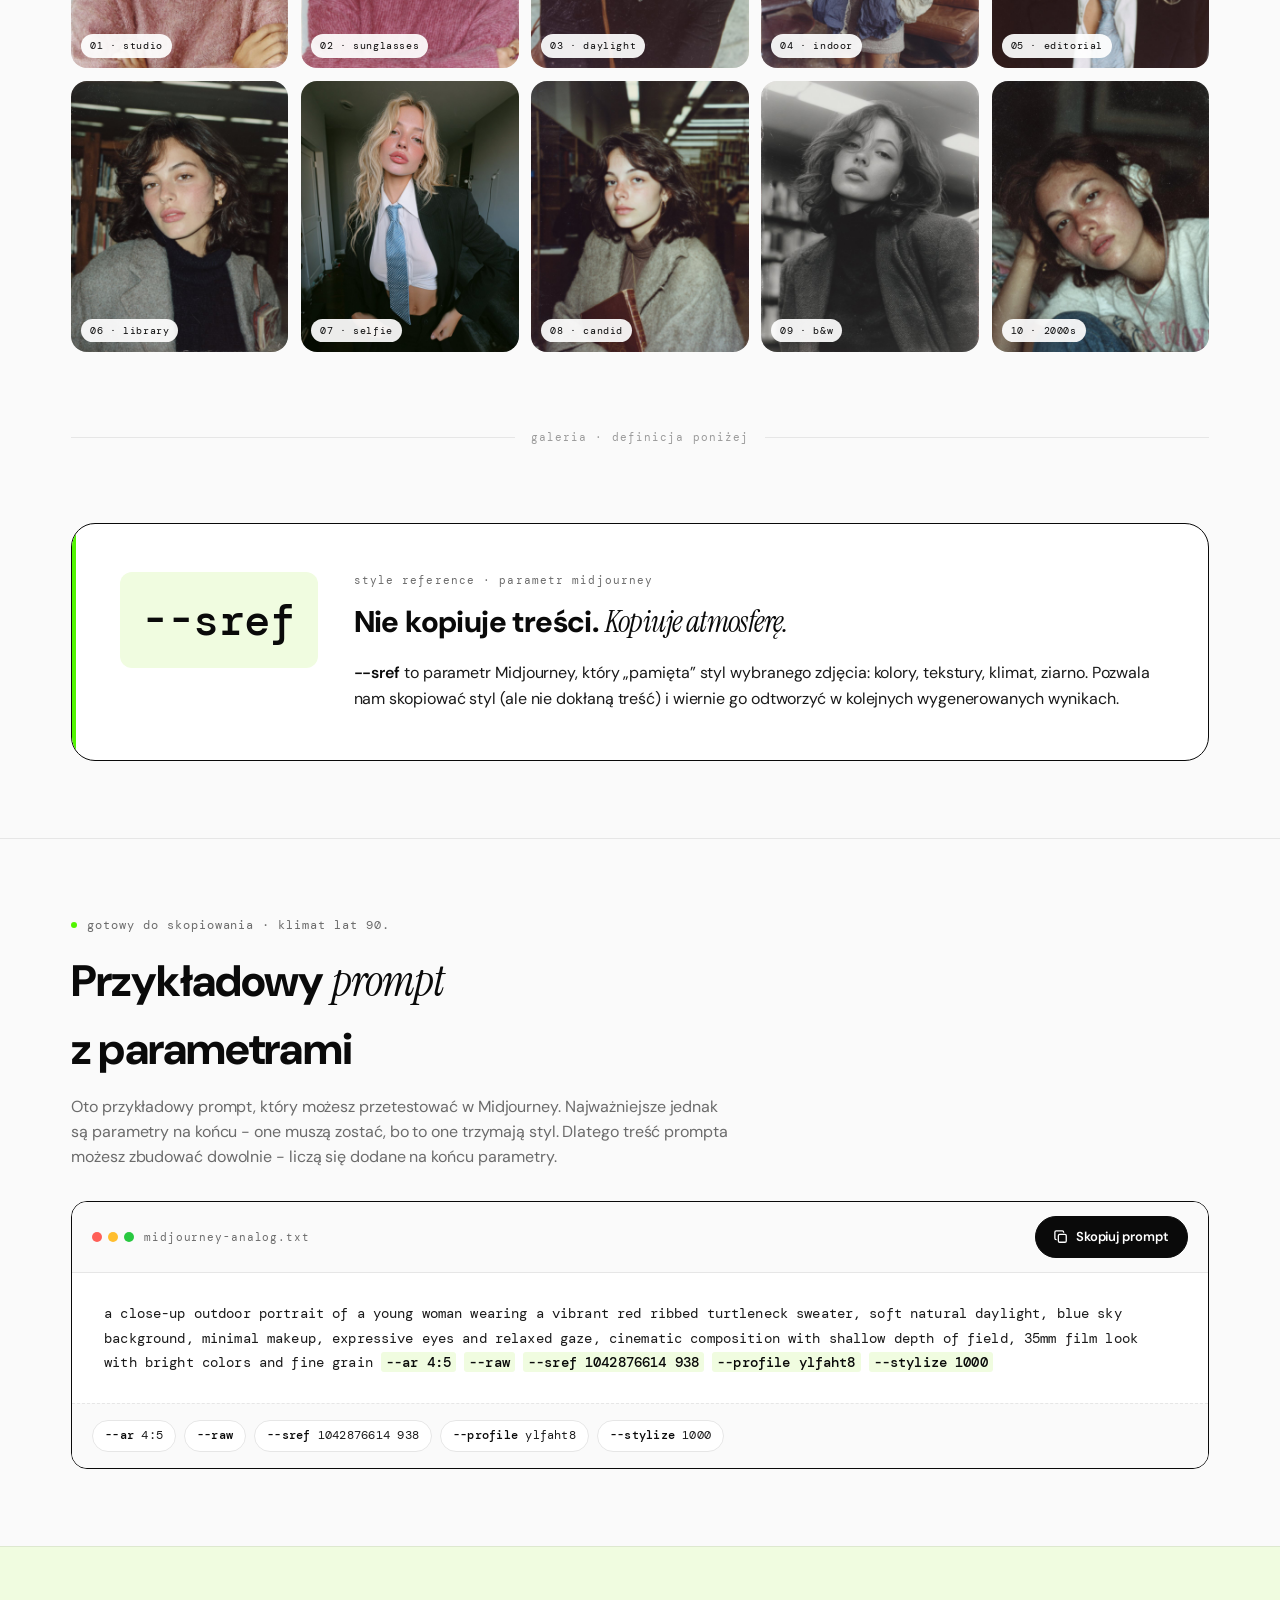
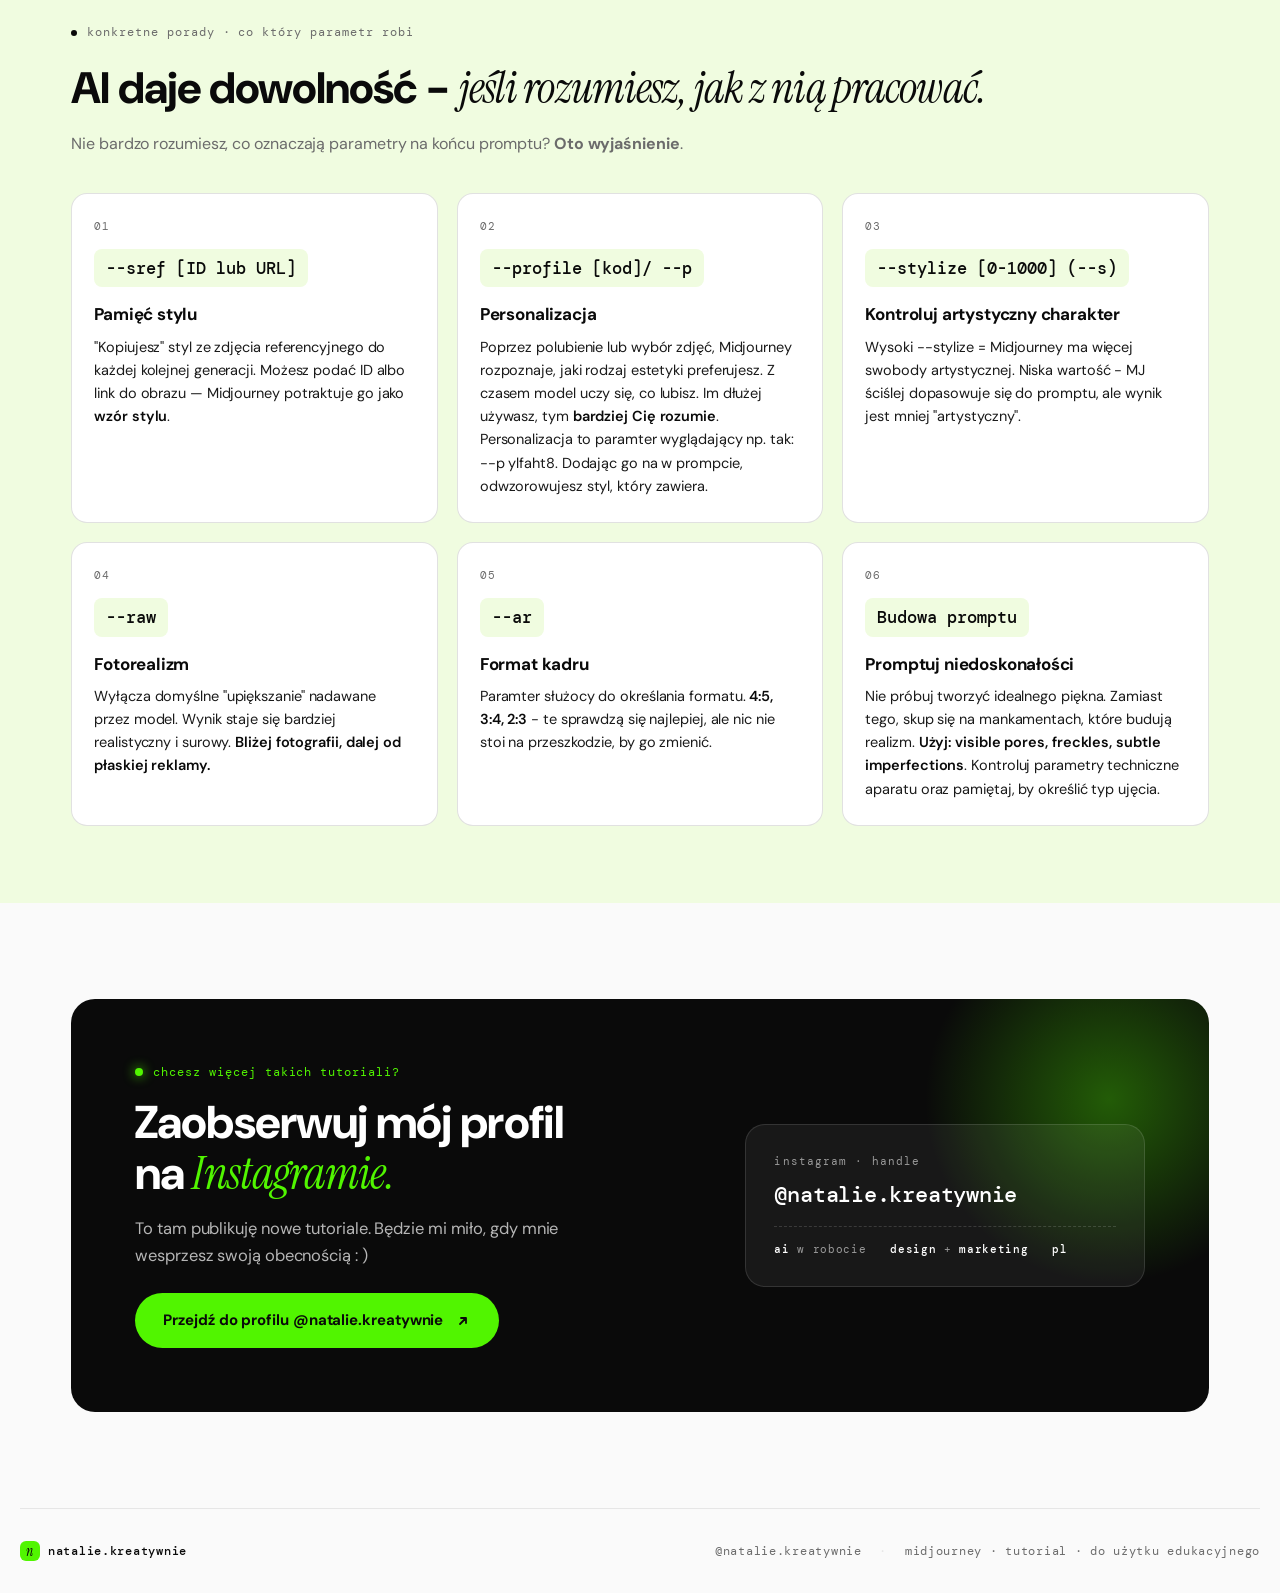
==== commit 6727c63b: "Update analog.html" ====
--- a/analog.html
+++ b/analog.html
@@ -761,15 +761,15 @@
         <div>
           <div class="page-hero__eyebrow">
             <span class="dot"></span>
-            midjourney · analog · sref
+            midjourney · tutorial
           </div>
           <h1 class="page-hero__title">
-            <span class="italic">Analog</span><br>
-            w pięciu<br>parametrach
+            <span class="italic">Klimat analogowych zdjęć</span><br>
+            w<br>Midjourney.
           </h1>
           <p class="page-hero__sub">
-            AI nie pamięta marki aparatu. Pamięta ziarno, tkaninę, kierunek światła.<br>
-            Pięć parametrów — i Midjourney przestaje zgadywać.
+            Uzyskałam powtarzalność klimatu analogowych zdjęć w Midjourney.<br>
+            Pokażę Ci, jak to zrobiłam.
           </p>
 
           <!-- Author note -->
@@ -779,9 +779,16 @@
               <div class="author-note__body">
                 <div class="author-note__label">notatka od autorki</div>
                 <p class="author-note__text">
-                  Najczęstszy zarzut do AI: „nie da się kontrolować”. Da się.<span class="ast">*</span>
-                  <b>--sref</b> pamięta styl. <b>--profile</b> pamięta mnie. Reszta to fizyczny opis — tkanina, ziarno, światło.<span class="ast">*</span>
-                  Resztę konkretu dosypuję na Instagramie.
+                  Czy zdarzyło Ci się walczyć o ten „idealny” styl, a kończyć z losowymi wynikami, które nie pasowały do Twojej wizji? Jeśli tworzysz przy wsparciu AI, to na pewno dotknął Cię problem braku kontroli nad stylem i trudność w odtworzeniu go w dowolnym momencie. Godziny na dopieszczanie promptów, czy testowanie słów kluczowych, a mimo to wyniki są niespójne. <b>To wkurza.</b>
+Myślisz: „jeśli AI ma służyć twórcom, musi dać im precyzję, a nie losowość”.
+Całe szczęście twórcy modeli pomyśleli tak samo.
+
+*
+
+W Midjourney mamy dostęp do parametru <b>—sref</b>. Potrzebujesz powtarzalności w AI? Skorzystaj z niego.
+Na przykładzie efektu analogowych zdjęć pokazuję, co ten niewinny kod może dla nas zrobić.
+A może naprawdę dużo.
+
                 </p>
                 <div class="author-note__sig">
                   <span>~ Natalia</span>
@@ -798,7 +805,7 @@
         <!-- Hero photo (polaroid) -->
         <div class="page-hero__photo">
           <div class="page-hero__photo-frame">
-            <img src="img/analog/01.png" alt="Przykład analogowego portretu wygenerowanego w Midjourney" loading="eager">
+            <img src="img/analog/05.png" alt="Przykład analogowego portretu wygenerowanego w Midjourney" loading="eager">
             <div class="page-hero__photo-caption">
               midjourney · <b>--sref 1042876614 938</b>
             </div>
@@ -816,7 +823,7 @@
         <div>
           <div class="gallery__label">
             <span class="dot"></span>
-            wyniki · ten sam sref, różne prompty
+            ten sam sref, różne prompty
           </div>
           <h2 class="gallery__title">Jeden styl. <span class="italic">Dziesięć kadrów.</span></h2>
         </div>
@@ -853,9 +860,7 @@
             Nie kopiuje treści. <span class="italic">Kopiuje atmosferę.</span>
           </h2>
           <p class="info__text">
-            <b>--sref</b> to parametr Midjourney, który „pamięta” styl wybranego zdjęcia: kolory, tekstury, klimat, ziarno.
-            Wrzucasz ID lub link — i każda kolejna generacja trzyma się tej samej estetyki.
-            Treść kadru zmieniasz w opisie, ale klimat zostaje. To, czego nie da się ująć w jednym przymiotniku, da się ująć w jednym kodzie.
+            <b>--sref</b> to parametr Midjourney, który „pamięta” styl wybranego zdjęcia: kolory, tekstury, klimat, ziarno. Pozwala nam skopiować styl (ale nie dokłaną treść) i wiernie go odtworzyć w kolejnych wygenerowanych wynikach.
           </p>
         </div>
       </div>
@@ -874,7 +879,7 @@
           Przykładowy <span class="italic">prompt</span><br>z parametrami
         </h2>
         <p class="prompt-section__desc">
-          Wklejasz w Midjourney, generujesz, podmieniasz część opisową na własną scenę. Parametry na końcu zostają — to one trzymają styl.
+          Oto przykładowy prompt, który możesz przetestować w Midjourney. Najważniejsze jednak są parametry na końcu - one muszą zostać, bo to one trzymają styl. Dlatego treść prompta możesz zbudować dowolnie - liczą się dodane na końcu parametry.
         </p>
       </div>
 
@@ -916,10 +921,10 @@
           konkretne porady · co który parametr robi
         </div>
         <h2 class="tips__title">
-          AI daje dowolność — <span class="italic">jeśli ją rozumiesz.</span>
+          AI daje dowolność - <span class="italic">jeśli rozumiesz, jak z nią pracować.</span>
         </h2>
         <p class="tips__desc">
-          Sześć rzeczy, które warto wiedzieć, zanim pierwszy raz wpiszesz <b>--sref</b>. Bez ezoteryki. Po kolei.
+          Nie bardzo rozumiesz, co oznaczają parametry na końcu promptu? <b>Oto wyjaśnienie</b>. 
         </p>
       </div>
 
@@ -930,52 +935,52 @@
           <span class="tip__param">--sref [ID lub URL]</span>
           <h3 class="tip__title">Pamięć stylu</h3>
           <p class="tip__text">
-            Przyklejasz styl ze zdjęcia referencyjnego do każdej kolejnej generacji. Możesz podać ID albo link do obrazu — Midjourney potraktuje go jak <b>cytat estetyczny</b>.
+            "Kopiujesz" styl ze zdjęcia referencyjnego do każdej kolejnej generacji. Możesz podać ID albo link do obrazu — Midjourney potraktuje go jako <b>wzór stylu</b>.
           </p>
         </div>
 
         <div class="tip">
           <div class="tip__num">02</div>
-          <span class="tip__param">--profile [kod]</span>
-          <h3 class="tip__title">Twój podpis</h3>
+          <span class="tip__param">--profile [kod]/ --p</span>
+          <h3 class="tip__title">Personalizacja</h3>
           <p class="tip__text">
-            Profile budujesz w Midjourney przez ocenianie własnych generacji. Z czasem model uczy się, co lubisz. Im dłużej używasz, tym <b>bardziej Cię rozumie</b>.
+            Poprzez polubienie lub wybór zdjęć, Midjourney rozpoznaje, jaki rodzaj estetyki preferujesz. Z czasem model uczy się, co lubisz. Im dłużej używasz, tym <b>bardziej Cię rozumie</b>. Personalizacja to paramter wyglądający np. tak: --p ylfaht8. Dodając go na w prompcie, odwzorowujesz styl, który zawiera.
           </p>
         </div>
 
         <div class="tip">
           <div class="tip__num">03</div>
-          <span class="tip__param">--stylize 1000</span>
-          <h3 class="tip__title">Maks. swoboda</h3>
+          <span class="tip__param">--stylize [0-1000] (--s)</span>
+          <h3 class="tip__title">Kontroluj artystyczny charakter</h3>
           <p class="tip__text">
-            Wysoki stylize = MJ ma więcej swobody artystycznej. Ale wciąż w ramach stylu z <b>--sref</b>. Jeden parametr trzyma w ryzach dwa.
+            Wysoki --stylize = Midjourney ma więcej swobody artystycznej. Niska wartość - MJ ściślej dopasowuje się do promptu, ale wynik jest mniej "artystyczny". 
           </p>
         </div>
 
         <div class="tip">
           <div class="tip__num">04</div>
           <span class="tip__param">--raw</span>
-          <h3 class="tip__title">Bez „MJ-make-upu”</h3>
+          <h3 class="tip__title">Fotorealizm</h3>
           <p class="tip__text">
-            Wyłącza domyślne upiększanie. Mniej cukru w kolorach, mniej idealnych twarzy. <b>Bliżej dokumentu, dalej od reklamy.</b> Bez tego analog wychodzi sztuczny.
+            Wyłącza domyślne "upiększanie" nadawane przez model. Wynik staje się bardziej realistyczny i surowy. <b>Bliżej fotografii, dalej od płaskiej reklamy.</b>
           </p>
         </div>
 
         <div class="tip">
           <div class="tip__num">05</div>
-          <span class="tip__param">--ar 4:5</span>
+          <span class="tip__param">--ar</span>
           <h3 class="tip__title">Format kadru</h3>
           <p class="tip__text">
-            Proporcja zdjęć z polaroidu albo średnioformatowca. <b>4:5, 3:4, 2:3</b> — analogowy aparat nigdy nie był poziomy w smartfonie. Format też niesie klimat.
+            Paramter służocy do określania formatu. <b>4:5, 3:4, 2:3</b> - te sprawdzą się najlepiej, ale nic nie stoi na przeszkodzie, by go zmienić.
           </p>
         </div>
 
         <div class="tip">
           <div class="tip__num">06</div>
-          <span class="tip__param">opis fizyczny</span>
-          <h3 class="tip__title">Tkanina, ziarno, światło</h3>
+          <span class="tip__param">Budowa promptu</span>
+          <h3 class="tip__title">Promptuj niedoskonałości</h3>
           <p class="tip__text">
-            W prompcie pisz: „35mm film look”, „fine grain”, „soft natural daylight”, „shallow depth of field”. <b>AI nie czyta marek aparatów. Czyta materiał.</b>
+           Nie próbuj tworzyć idealnego piękna. Zamiast tego, skup się na mankamentach, które budują realizm. <b>Użyj: visible pores, freckles, subtle imperfections</b>. Kontroluj parametry techniczne aparatu oraz pamiętaj, by określić typ ujęcia. 
           </p>
         </div>
 
@@ -990,19 +995,17 @@
         <div>
           <div class="ig-cta__eyebrow">
             <span class="dot"></span>
-            więcej takich rozbiórek
+            chcesz więcej takich tutoriali?
           </div>
           <h2 class="ig-cta__title">
-            Karuzela, z której to powstało,<br>
-            jest na <span class="italic">Instagramie.</span>
+            Zaobserwuj mój profil<br>
+            na <span class="italic">Instagramie.</span>
           </h2>
           <p class="ig-cta__text">
-            Tam też dosypuję resztę: parametry, sety, błędy, refy.<span class="ast">*</span>
-            Bez teorii. Bez „AI zmieni świat”.<span class="ast">*</span>
-            Tylko to, co działa w robocie.
+            To tam publikuję nowe tutoriale. Będzie mi miło, gdy mnie wesprzesz swoją obecnością : )
           </p>
           <a class="ig-cta__btn" href="https://www.instagram.com/natalie.kreatywnie/" target="_blank" rel="noopener">
-            Otwórz @natalie.kreatywnie
+            Przejdź do profilu @natalie.kreatywnie
             <svg viewBox="0 0 16 16" fill="none">
               <path d="M5 11L11 5M11 5H6M11 5V10" stroke="currentColor" stroke-width="1.8" stroke-linecap="round" stroke-linejoin="round"/>
             </svg>
@@ -1032,7 +1035,7 @@
       <div>
         <a href="https://www.instagram.com/natalie.kreatywnie/" target="_blank" rel="noopener">@natalie.kreatywnie</a>
         <span style="margin-inline:10px;color:var(--line)">·</span>
-        midjourney · sref · analog · do użytku edukacyjnego
+        midjourney · tutorial · do użytku edukacyjnego
       </div>
     </div>
   </footer>
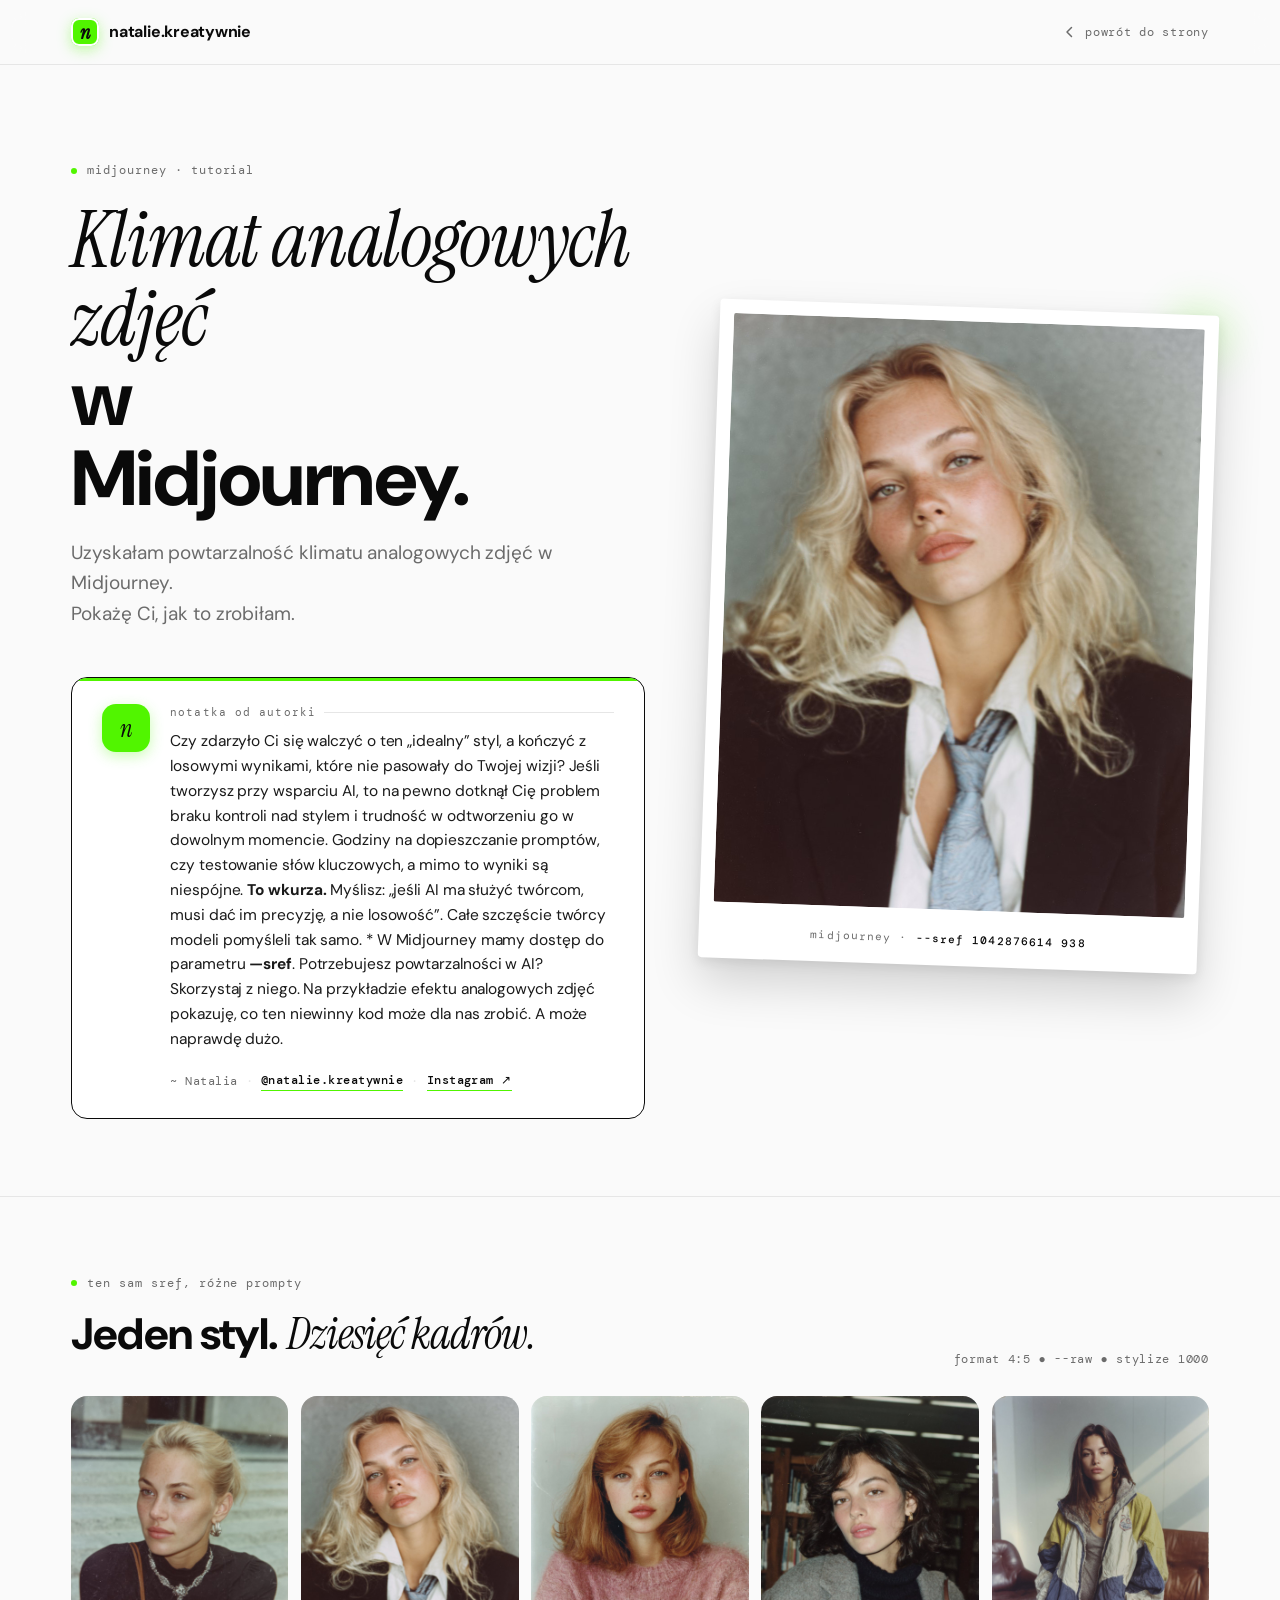
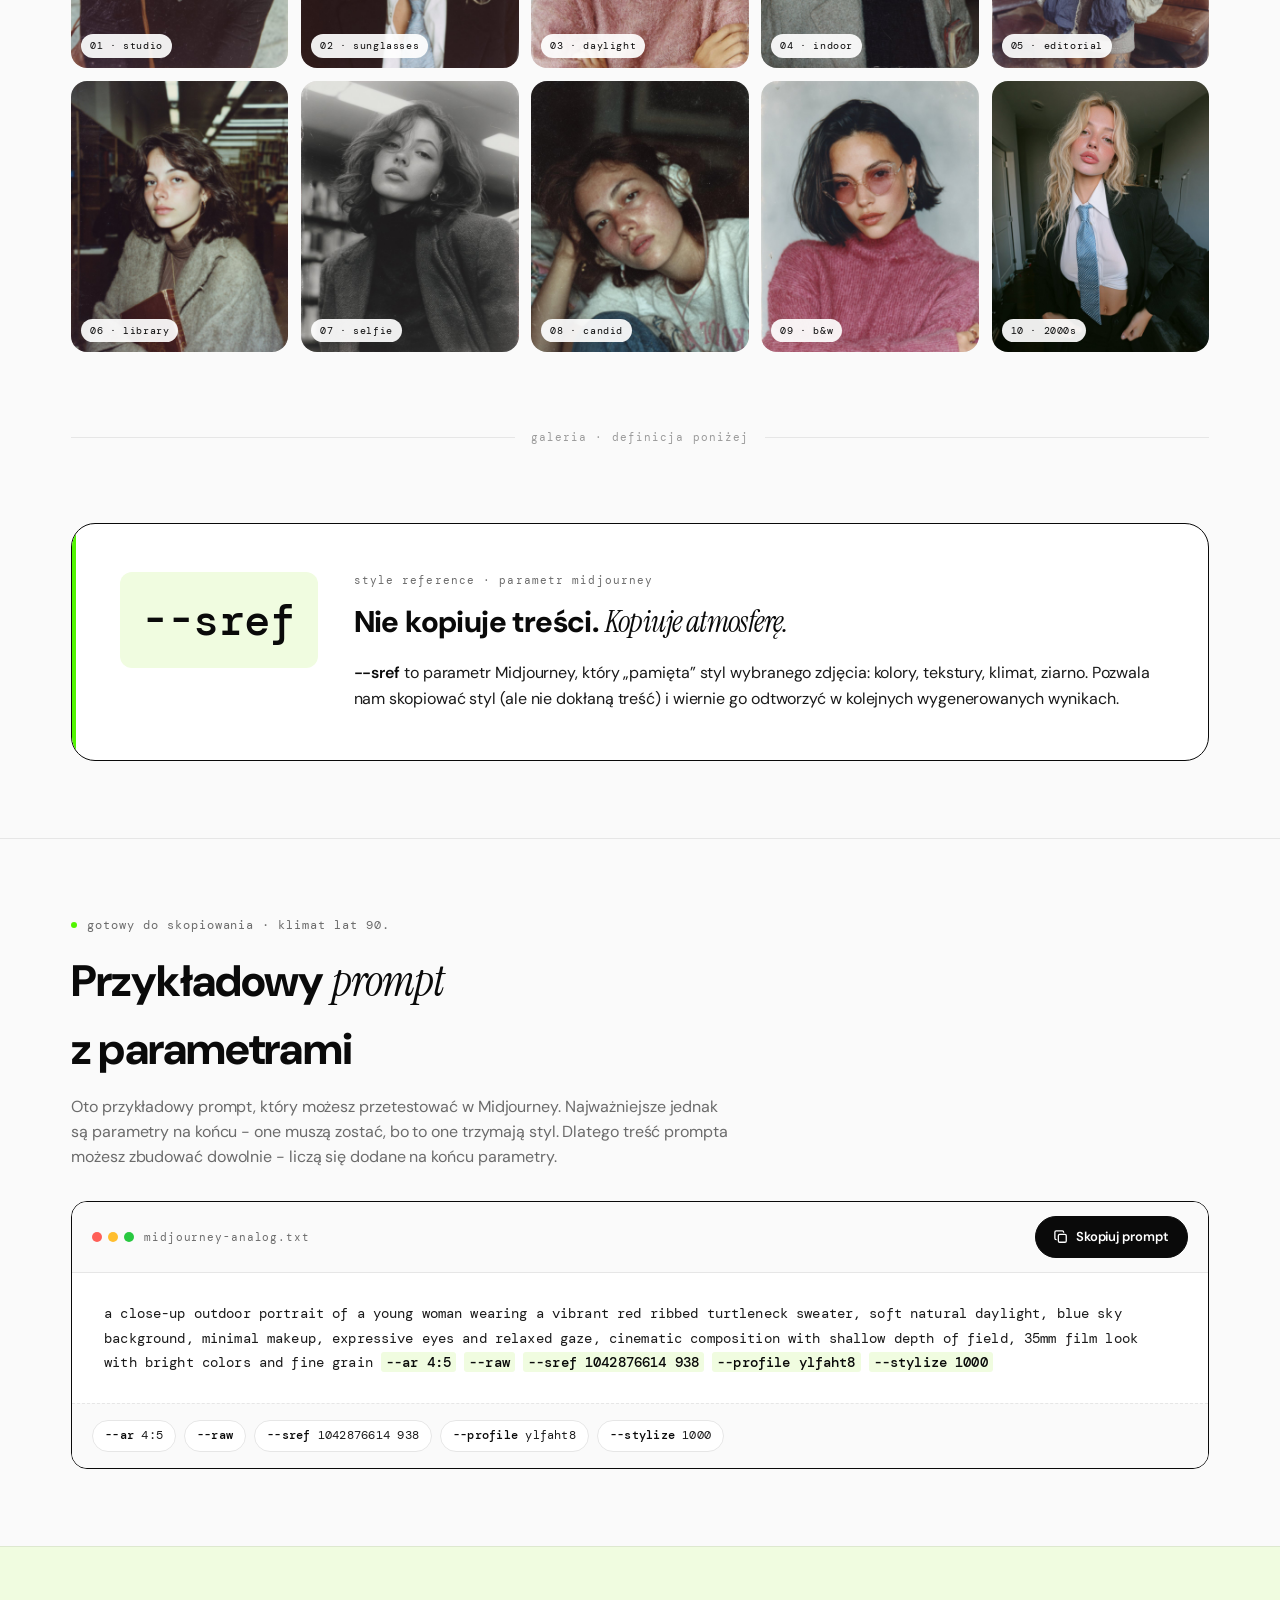
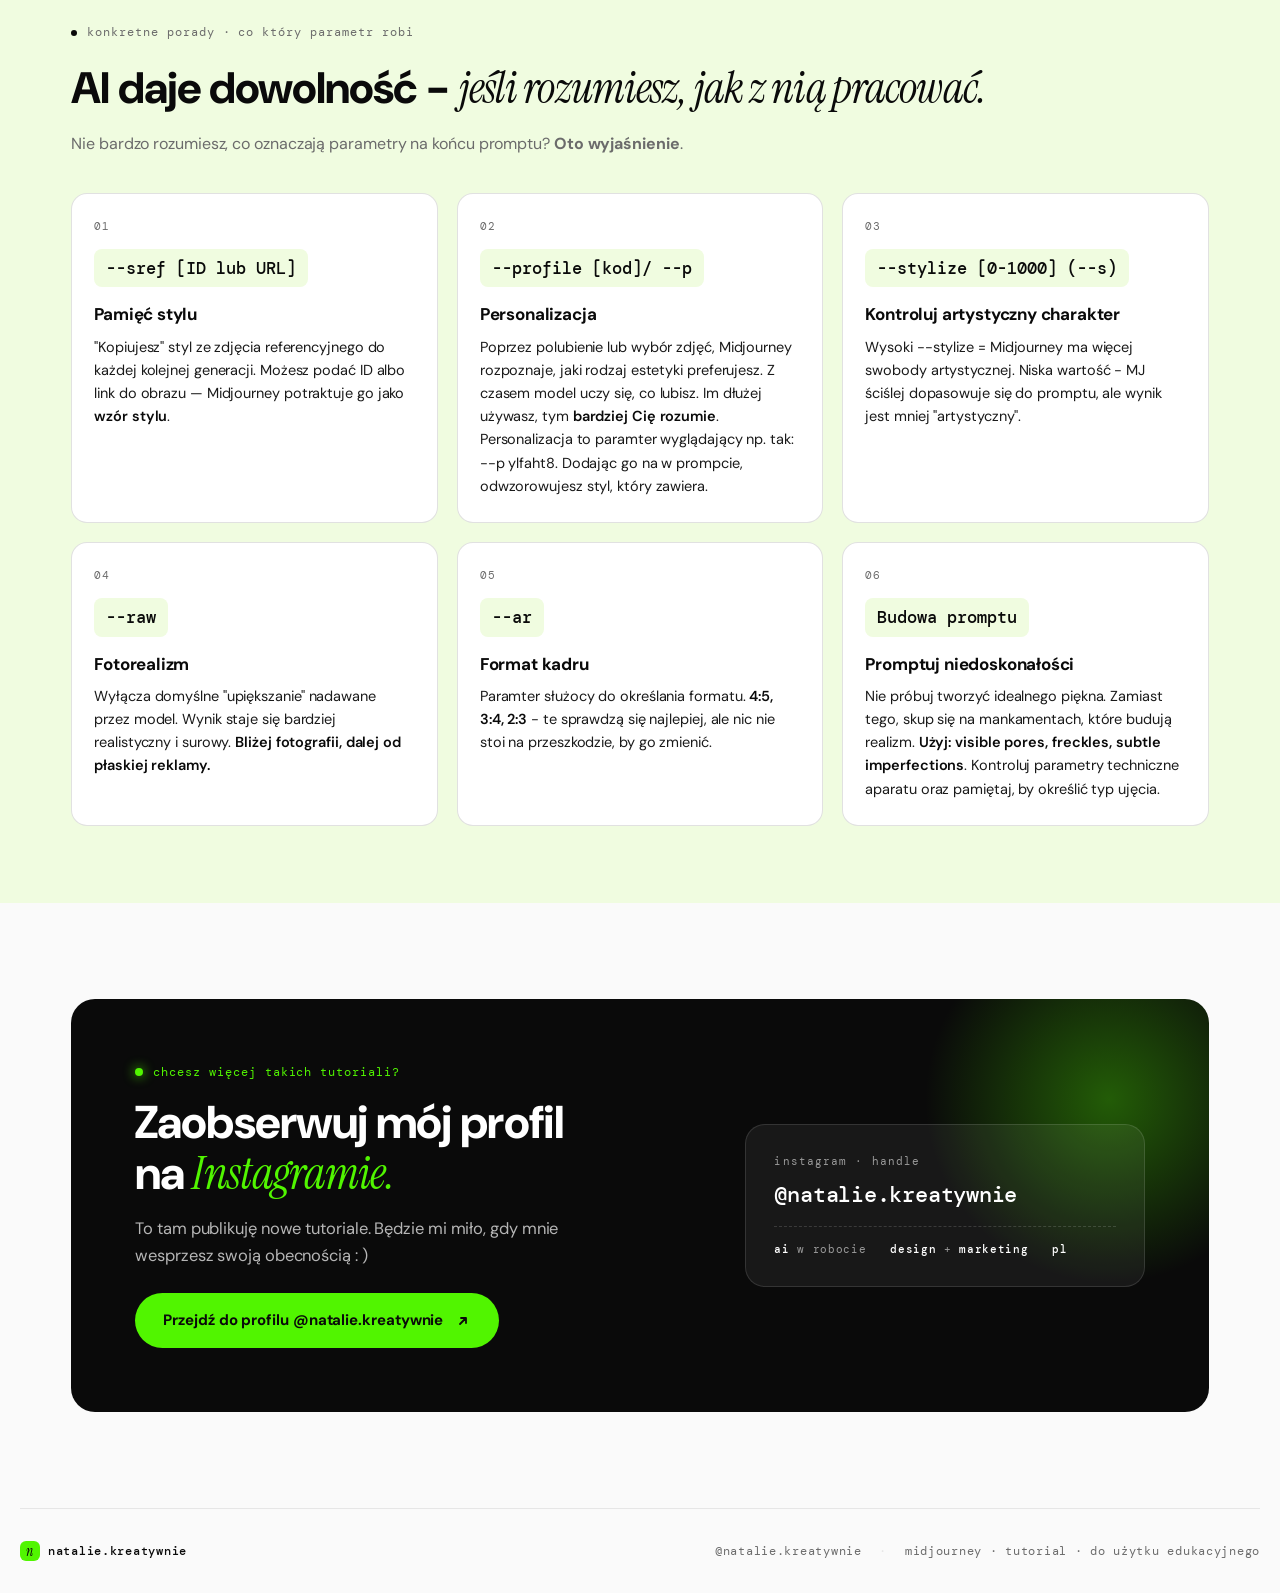
==== commit b83d72fb: "Update analog.html" ====
--- a/analog.html
+++ b/analog.html
@@ -831,16 +831,16 @@
       </div>
 
       <div class="gallery__grid">
-        <div class="gallery__item"><img src="img/analog/01.png" alt="Analog portrait — studio, mohair sweater, freckles" loading="lazy"><span class="tag">01 · studio</span></div>
-        <div class="gallery__item"><img src="img/analog/02.png" alt="Analog portrait — pink knit, tinted glasses" loading="lazy"><span class="tag">02 · sunglasses</span></div>
-        <div class="gallery__item"><img src="img/analog/03.png" alt="Analog street portrait — diffused daylight" loading="lazy"><span class="tag">03 · daylight</span></div>
-        <div class="gallery__item"><img src="img/analog/04.png" alt="Analog full-body — vintage jacket, leather sofa" loading="lazy"><span class="tag">04 · indoor</span></div>
-        <div class="gallery__item"><img src="img/analog/05.png" alt="Analog portrait — wavy hair, suit & tie" loading="lazy"><span class="tag">05 · editorial</span></div>
-        <div class="gallery__item"><img src="img/analog/06.png" alt="Analog library portrait — brunette, wool coat" loading="lazy"><span class="tag">06 · library</span></div>
-        <div class="gallery__item"><img src="img/analog/07.png" alt="Analog mirror selfie — blazer, blue tie" loading="lazy"><span class="tag">07 · selfie</span></div>
-        <div class="gallery__item"><img src="img/analog/08.png" alt="Analog candid — brunette holding book" loading="lazy"><span class="tag">08 · candid</span></div>
-        <div class="gallery__item"><img src="img/analog/09.png" alt="Analog b&amp;w portrait — wool blazer, library shelves" loading="lazy"><span class="tag">09 · b&amp;w</span></div>
-        <div class="gallery__item"><img src="img/analog/10.png" alt="Analog candid 2000s — headphones, t-shirt" loading="lazy"><span class="tag">10 · 2000s</span></div>
+        <div class="gallery__item"><img src="img/analog/03.png" alt="Analog portrait — studio, mohair sweater, freckles" loading="lazy"><span class="tag">01 · studio</span></div>
+        <div class="gallery__item"><img src="img/analog/05.png" alt="Analog portrait — pink knit, tinted glasses" loading="lazy"><span class="tag">02 · sunglasses</span></div>
+        <div class="gallery__item"><img src="img/analog/01.png" alt="Analog street portrait — diffused daylight" loading="lazy"><span class="tag">03 · daylight</span></div>
+        <div class="gallery__item"><img src="img/analog/06.png" alt="Analog full-body — vintage jacket, leather sofa" loading="lazy"><span class="tag">04 · indoor</span></div>
+        <div class="gallery__item"><img src="img/analog/04.png" alt="Analog portrait — wavy hair, suit & tie" loading="lazy"><span class="tag">05 · editorial</span></div>
+        <div class="gallery__item"><img src="img/analog/08.png" alt="Analog library portrait — brunette, wool coat" loading="lazy"><span class="tag">06 · library</span></div>
+        <div class="gallery__item"><img src="img/analog/09.png" alt="Analog mirror selfie — blazer, blue tie" loading="lazy"><span class="tag">07 · selfie</span></div>
+        <div class="gallery__item"><img src="img/analog/10.png" alt="Analog candid — brunette holding book" loading="lazy"><span class="tag">08 · candid</span></div>
+        <div class="gallery__item"><img src="img/analog/02.png" alt="Analog b&amp;w portrait — wool blazer, library shelves" loading="lazy"><span class="tag">09 · b&amp;w</span></div>
+        <div class="gallery__item"><img src="img/analog/07.png" alt="Analog candid 2000s — headphones, t-shirt" loading="lazy"><span class="tag">10 · 2000s</span></div>
       </div>
     </div>
   </section>
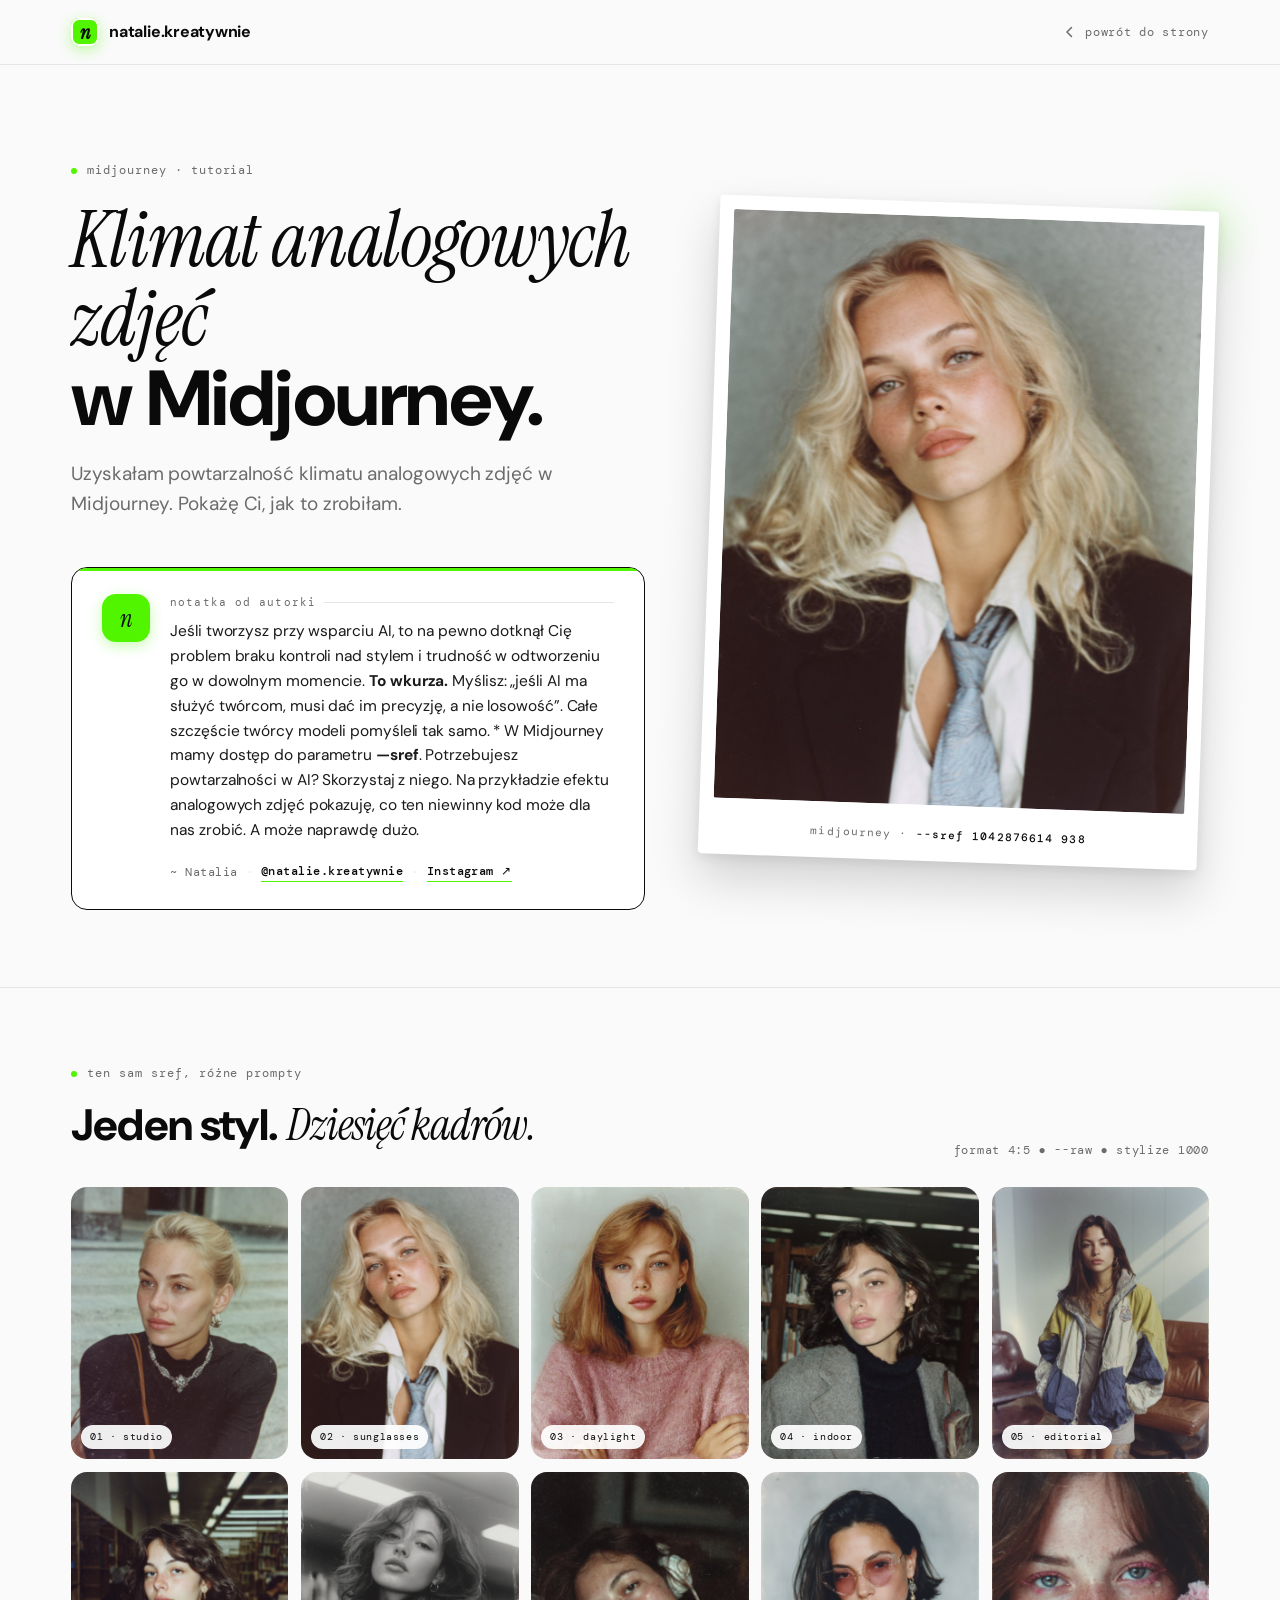
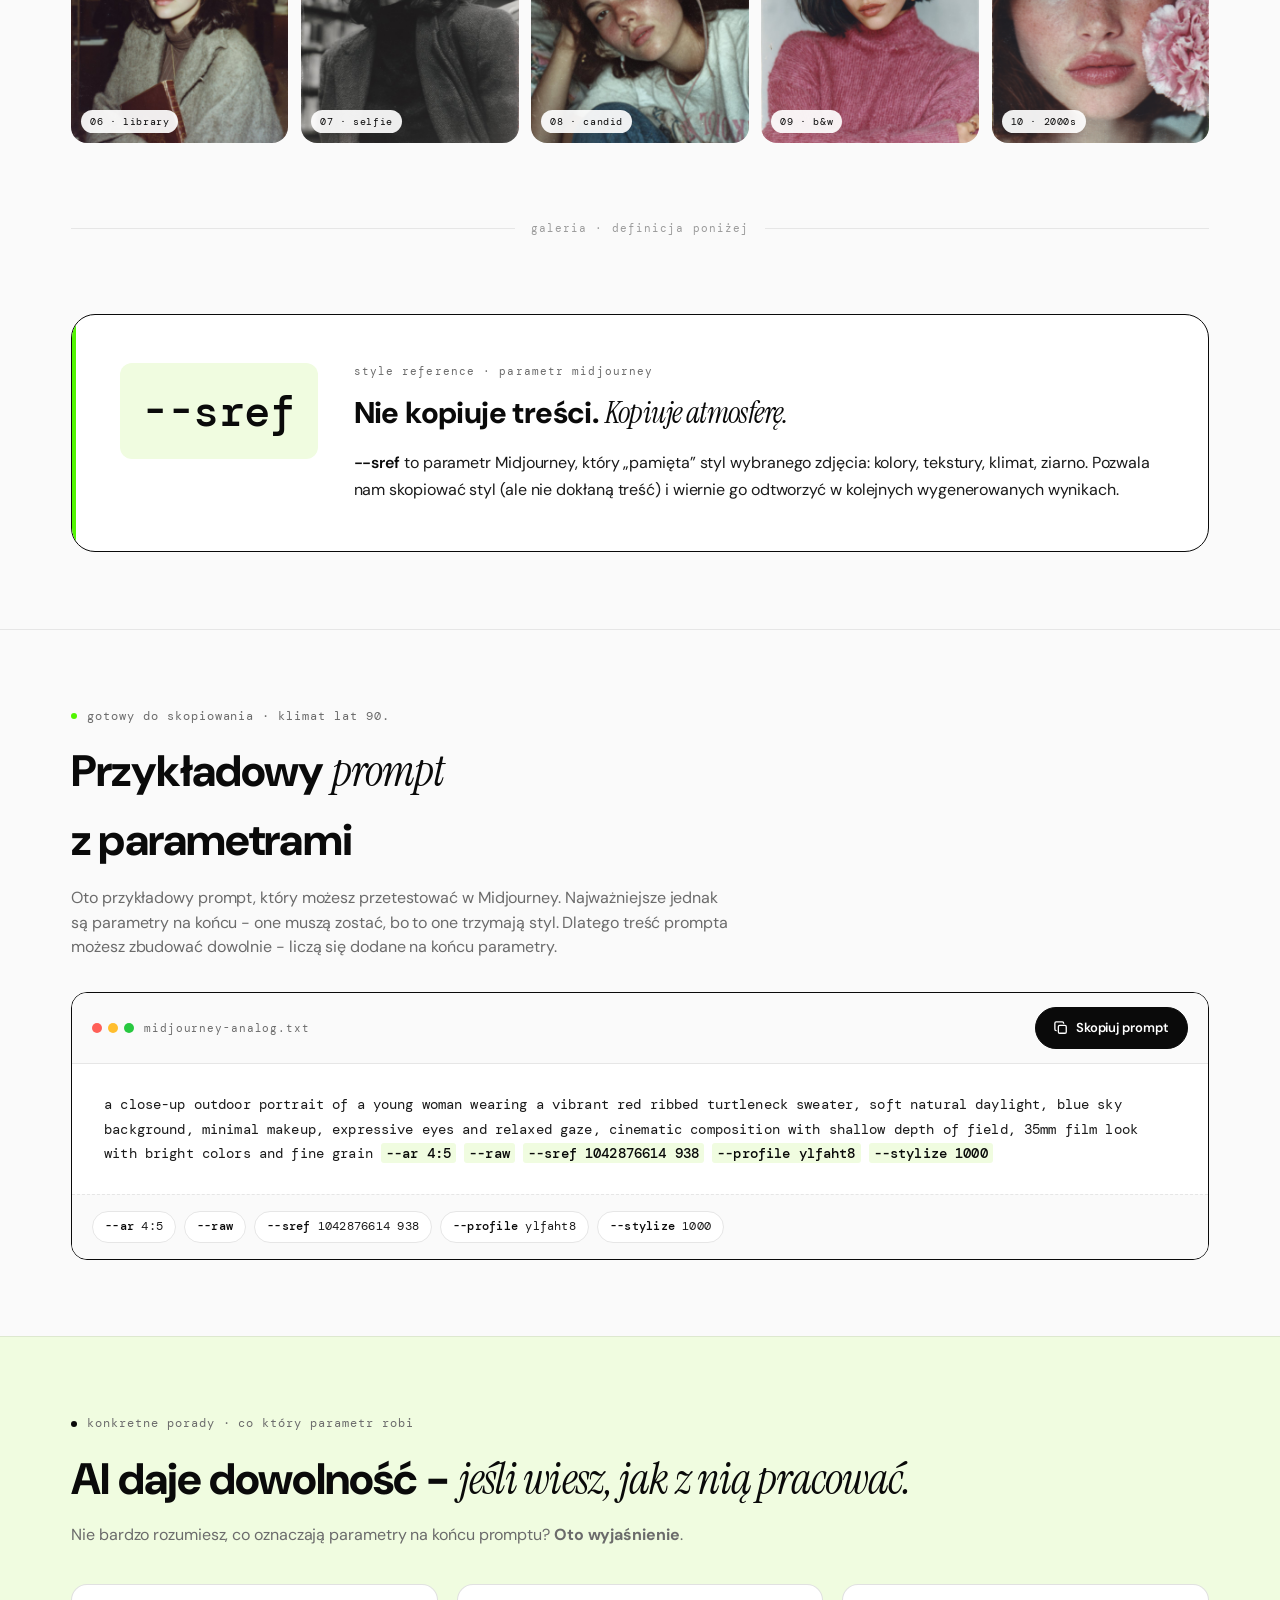
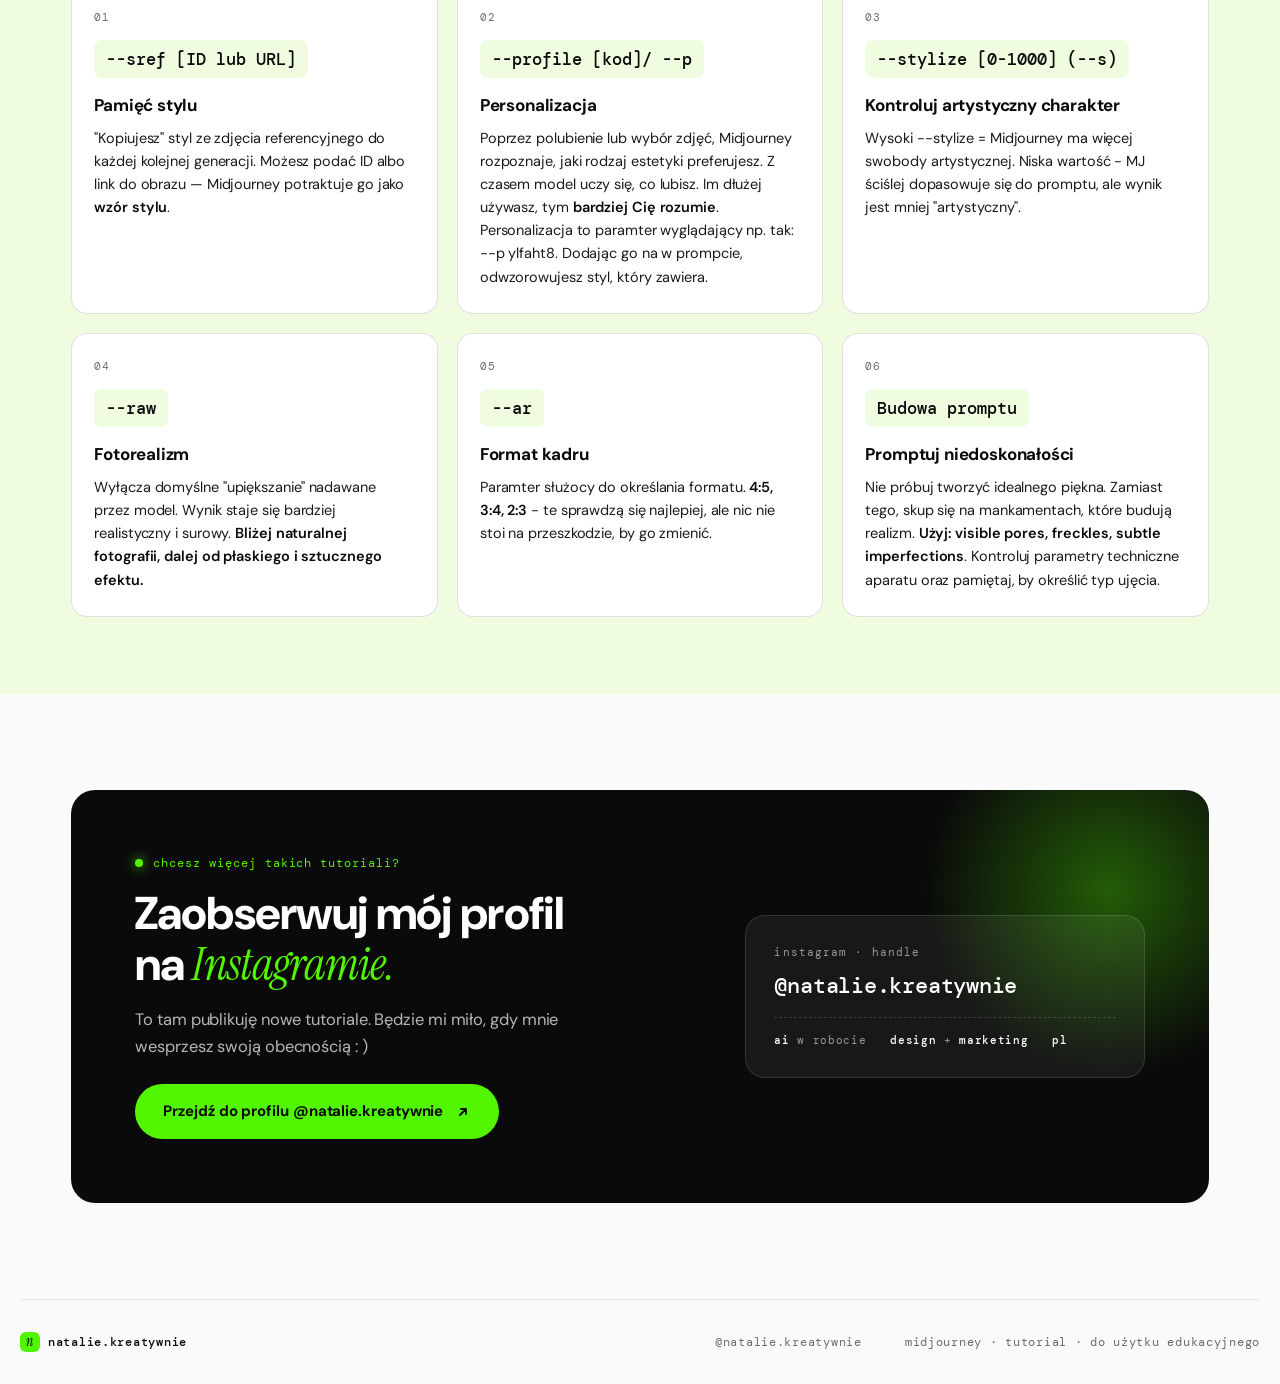
==== commit 6a771976: "Update analog.html" ====
--- a/analog.html
+++ b/analog.html
@@ -765,11 +765,10 @@
           </div>
           <h1 class="page-hero__title">
             <span class="italic">Klimat analogowych zdjęć</span><br>
-            w<br>Midjourney.
+            w Midjourney.
           </h1>
           <p class="page-hero__sub">
-            Uzyskałam powtarzalność klimatu analogowych zdjęć w Midjourney.<br>
-            Pokażę Ci, jak to zrobiłam.
+            Uzyskałam powtarzalność klimatu analogowych zdjęć w Midjourney. Pokażę Ci, jak to zrobiłam.
           </p>
 
           <!-- Author note -->
@@ -779,7 +778,7 @@
               <div class="author-note__body">
                 <div class="author-note__label">notatka od autorki</div>
                 <p class="author-note__text">
-                  Czy zdarzyło Ci się walczyć o ten „idealny” styl, a kończyć z losowymi wynikami, które nie pasowały do Twojej wizji? Jeśli tworzysz przy wsparciu AI, to na pewno dotknął Cię problem braku kontroli nad stylem i trudność w odtworzeniu go w dowolnym momencie. Godziny na dopieszczanie promptów, czy testowanie słów kluczowych, a mimo to wyniki są niespójne. <b>To wkurza.</b>
+                  Jeśli tworzysz przy wsparciu AI, to na pewno dotknął Cię problem braku kontroli nad stylem i trudność w odtworzeniu go w dowolnym momencie. <b>To wkurza.</b>
 Myślisz: „jeśli AI ma służyć twórcom, musi dać im precyzję, a nie losowość”.
 Całe szczęście twórcy modeli pomyśleli tak samo.
 
@@ -921,7 +920,7 @@
           konkretne porady · co który parametr robi
         </div>
         <h2 class="tips__title">
-          AI daje dowolność - <span class="italic">jeśli rozumiesz, jak z nią pracować.</span>
+          AI daje dowolność - <span class="italic">jeśli wiesz, jak z nią pracować.</span>
         </h2>
         <p class="tips__desc">
           Nie bardzo rozumiesz, co oznaczają parametry na końcu promptu? <b>Oto wyjaśnienie</b>. 
@@ -962,7 +961,7 @@
           <span class="tip__param">--raw</span>
           <h3 class="tip__title">Fotorealizm</h3>
           <p class="tip__text">
-            Wyłącza domyślne "upiększanie" nadawane przez model. Wynik staje się bardziej realistyczny i surowy. <b>Bliżej fotografii, dalej od płaskiej reklamy.</b>
+            Wyłącza domyślne "upiększanie" nadawane przez model. Wynik staje się bardziej realistyczny i surowy. <b>Bliżej naturalnej fotografii, dalej od płaskiego i sztucznego efektu.</b>
           </p>
         </div>
 
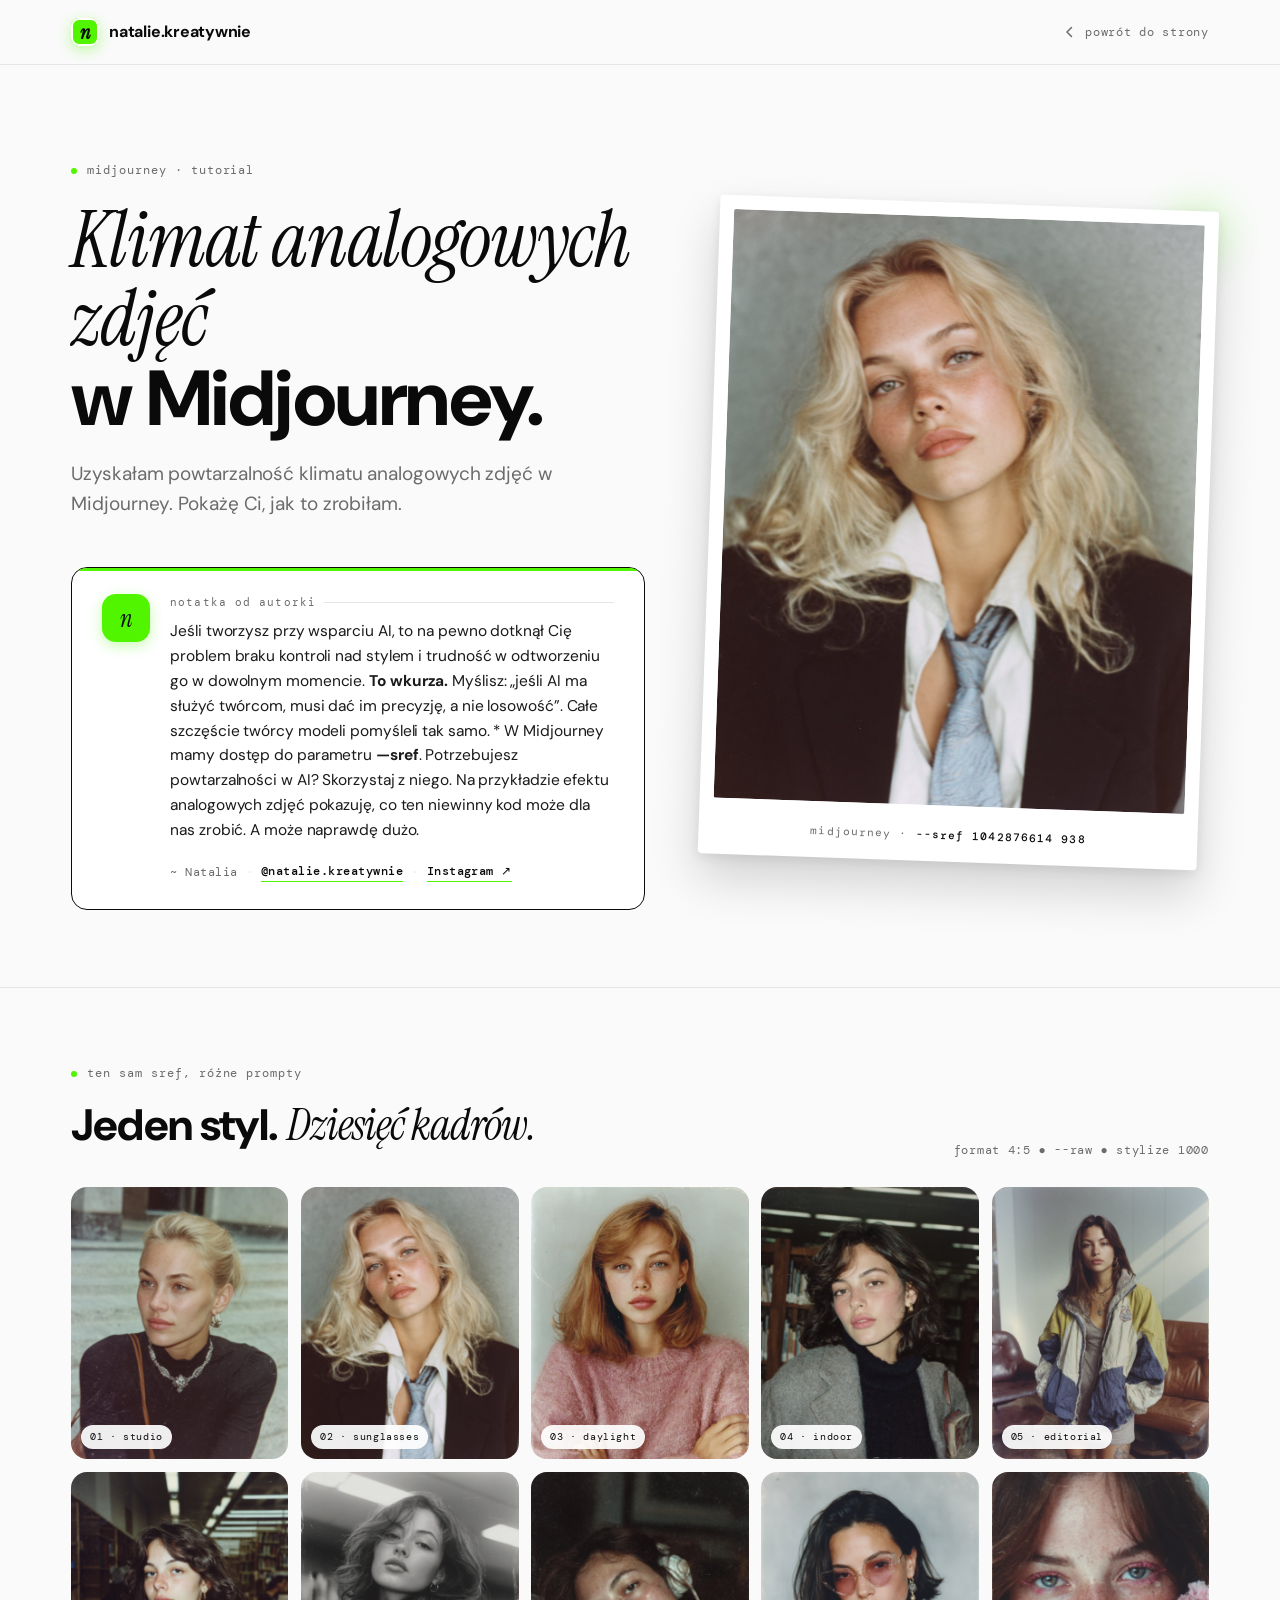
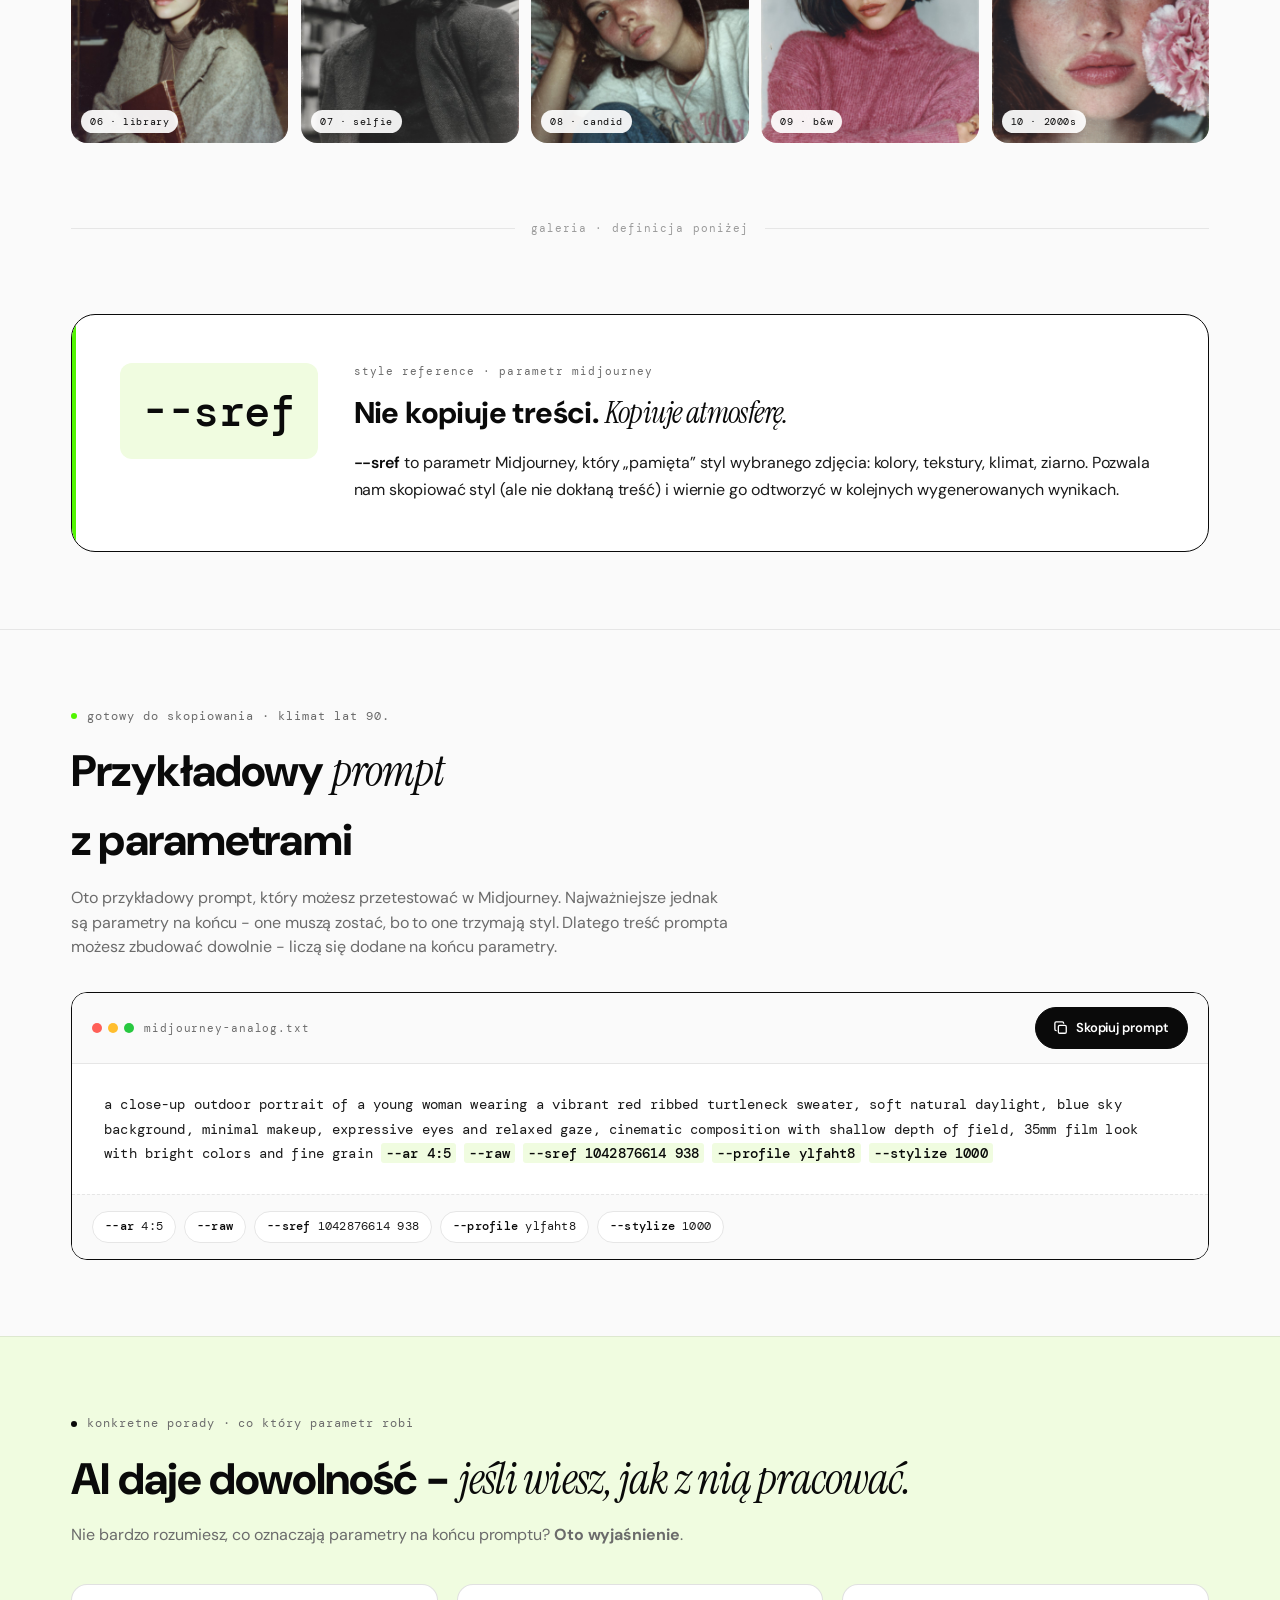
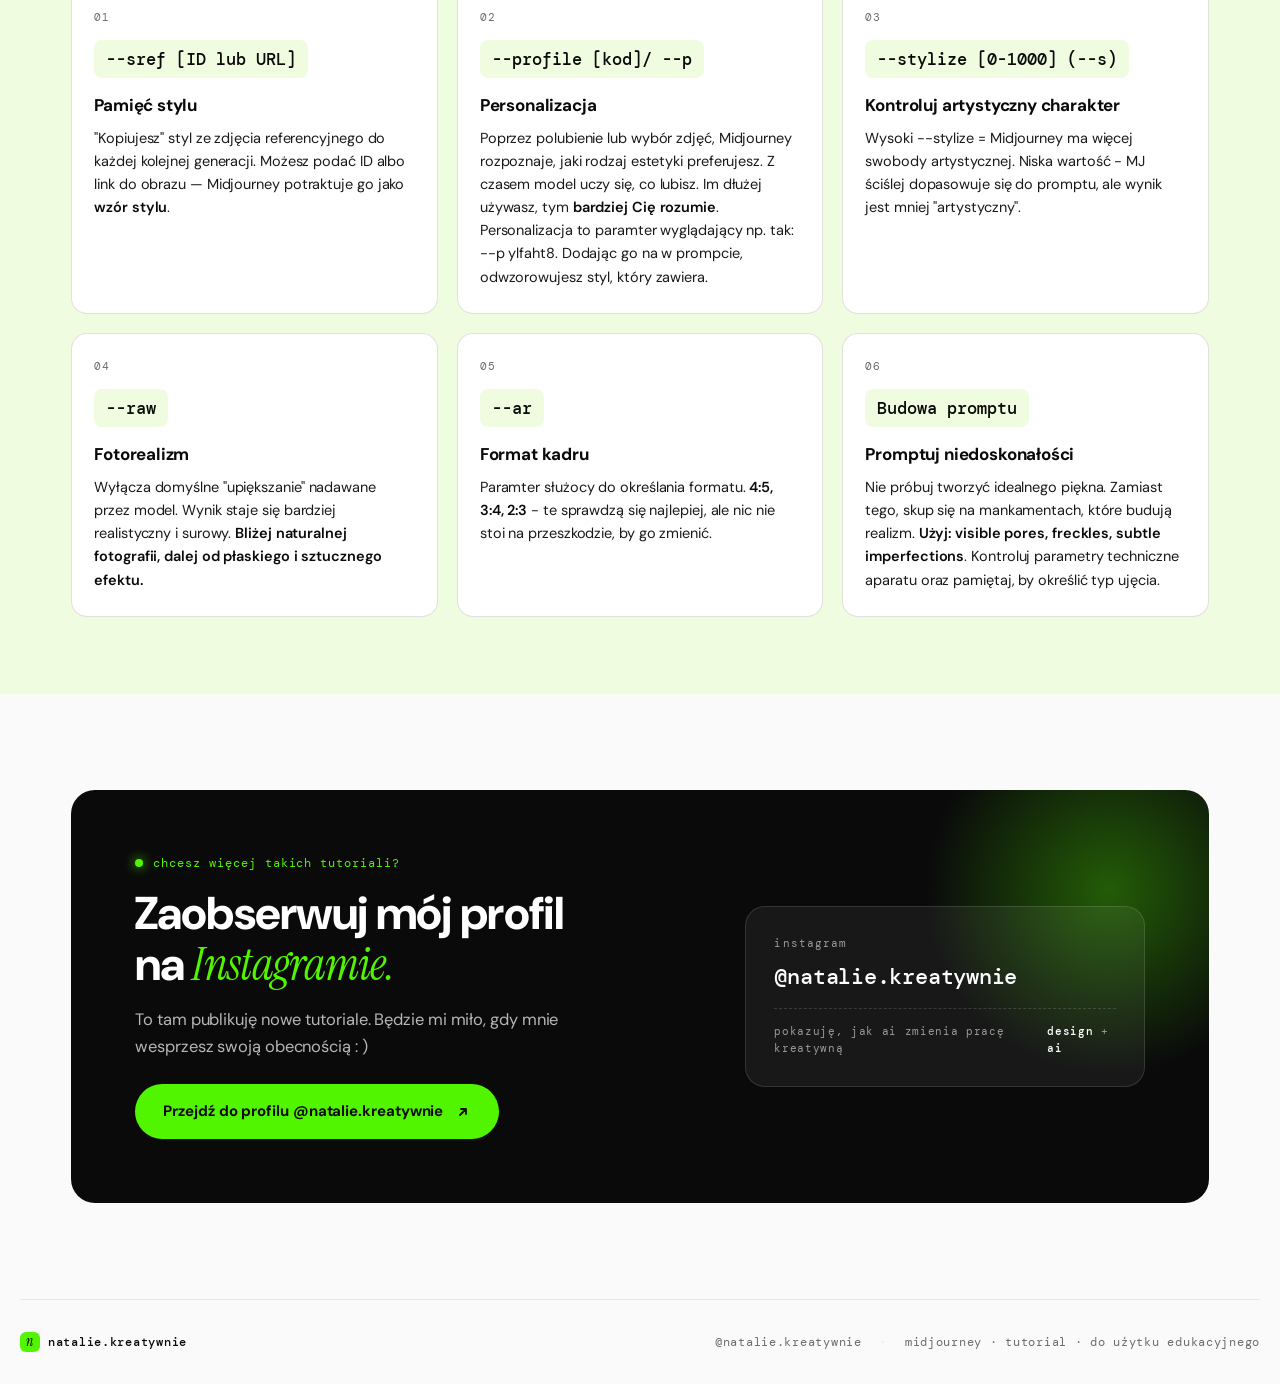
==== commit 66039d83: "Update analog.html" ====
--- a/analog.html
+++ b/analog.html
@@ -1012,12 +1012,11 @@
         </div>
 
         <div class="ig-cta__handle">
-          <div class="ig-cta__handle-label">instagram · handle</div>
+          <div class="ig-cta__handle-label">instagram</div>
           <div class="ig-cta__handle-name">@natalie.kreatywnie</div>
           <div class="ig-cta__handle-stat">
-            <span><b>AI</b> w robocie</span>
-            <span><b>design</b> + <b>marketing</b></span>
-            <span><b>PL</b></span>
+            <span>Pokazuję, jak AI zmienia pracę kreatywną</span>
+            <span><b>design</b> + <b>ai</b></span>
           </div>
         </div>
       </div>
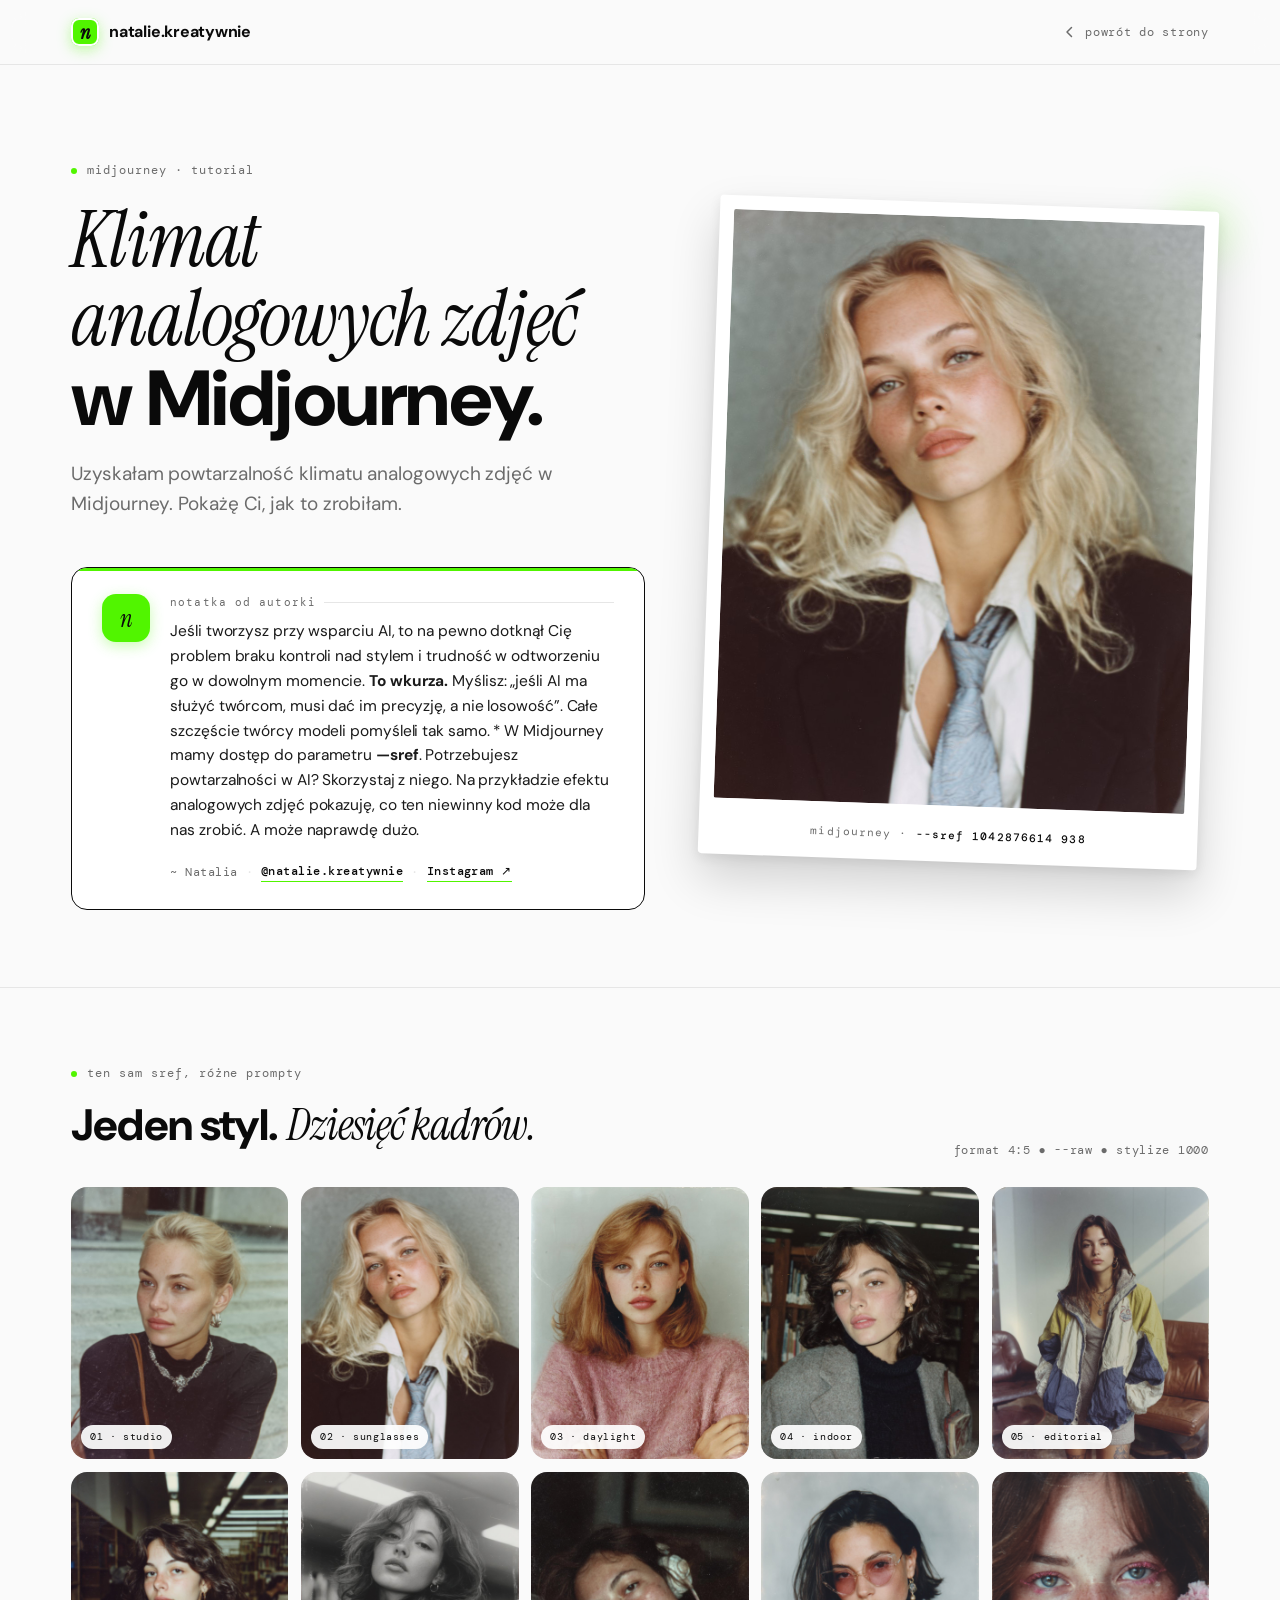
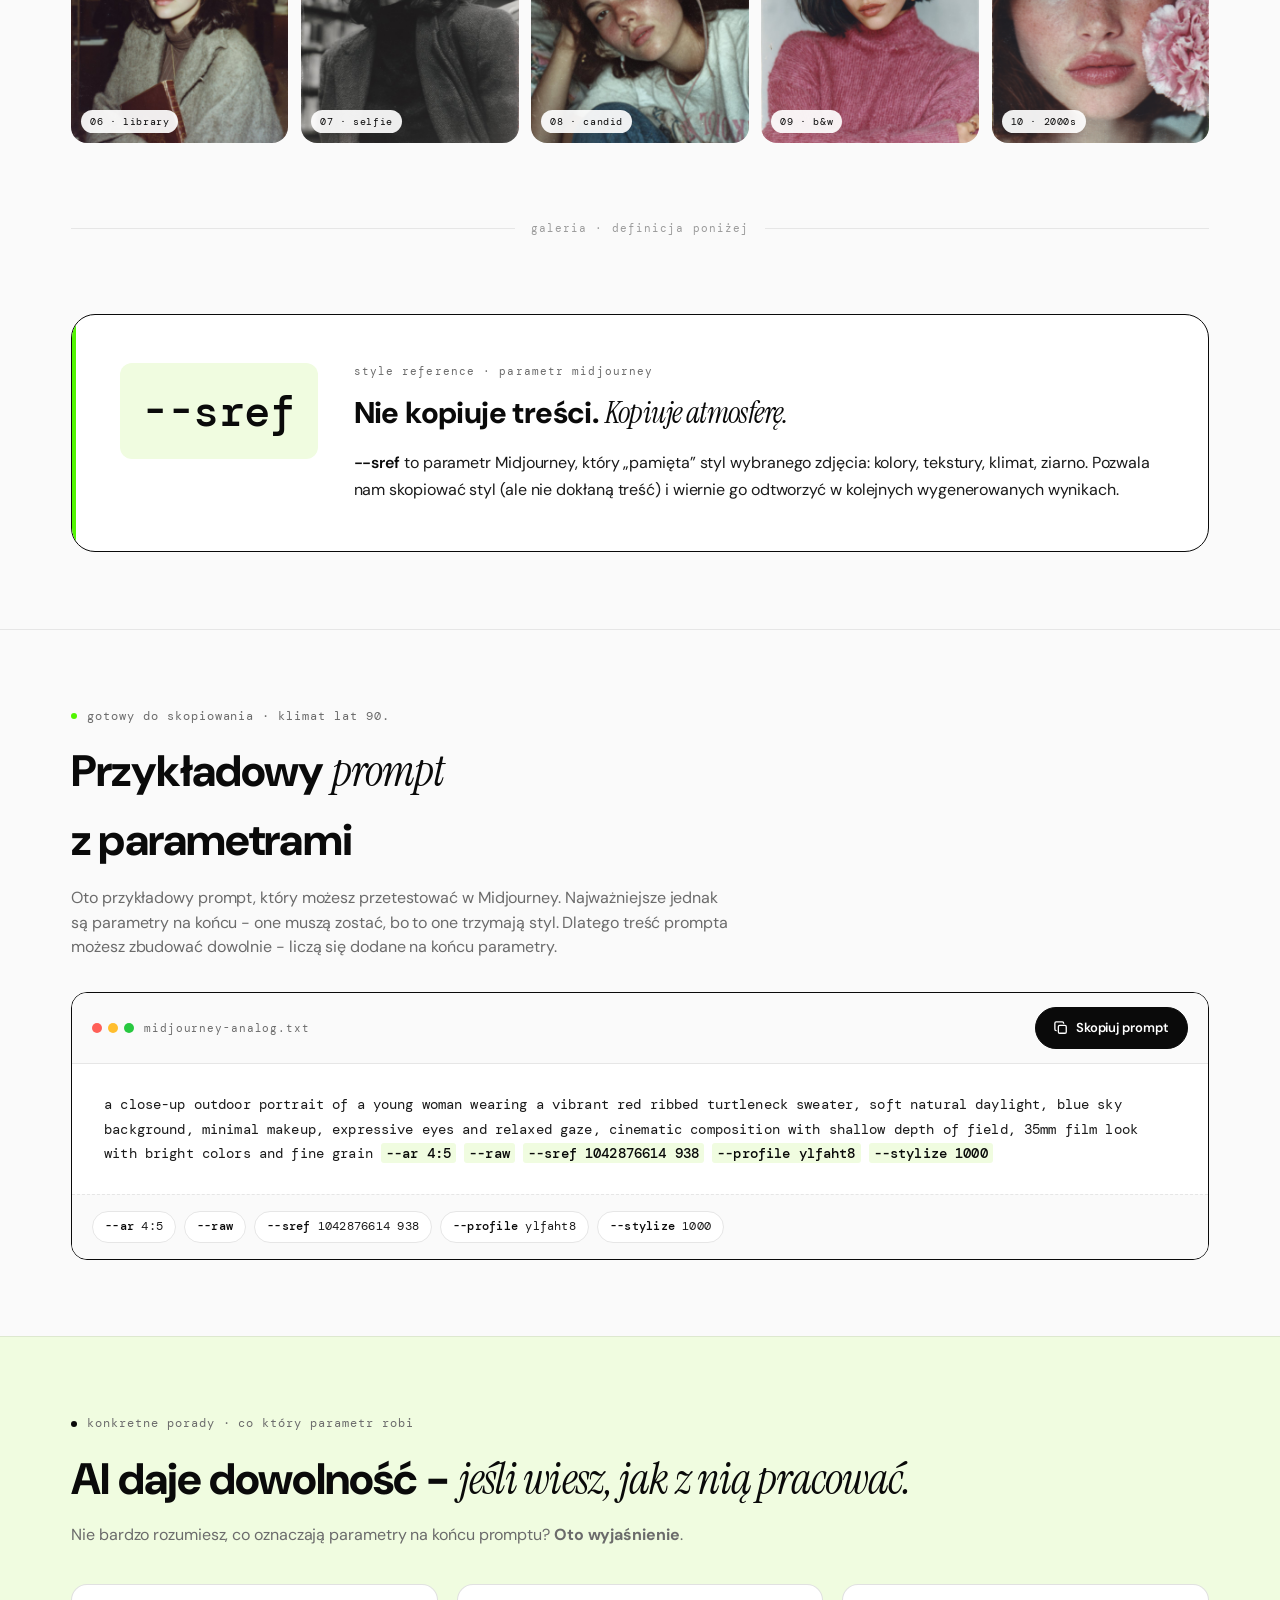
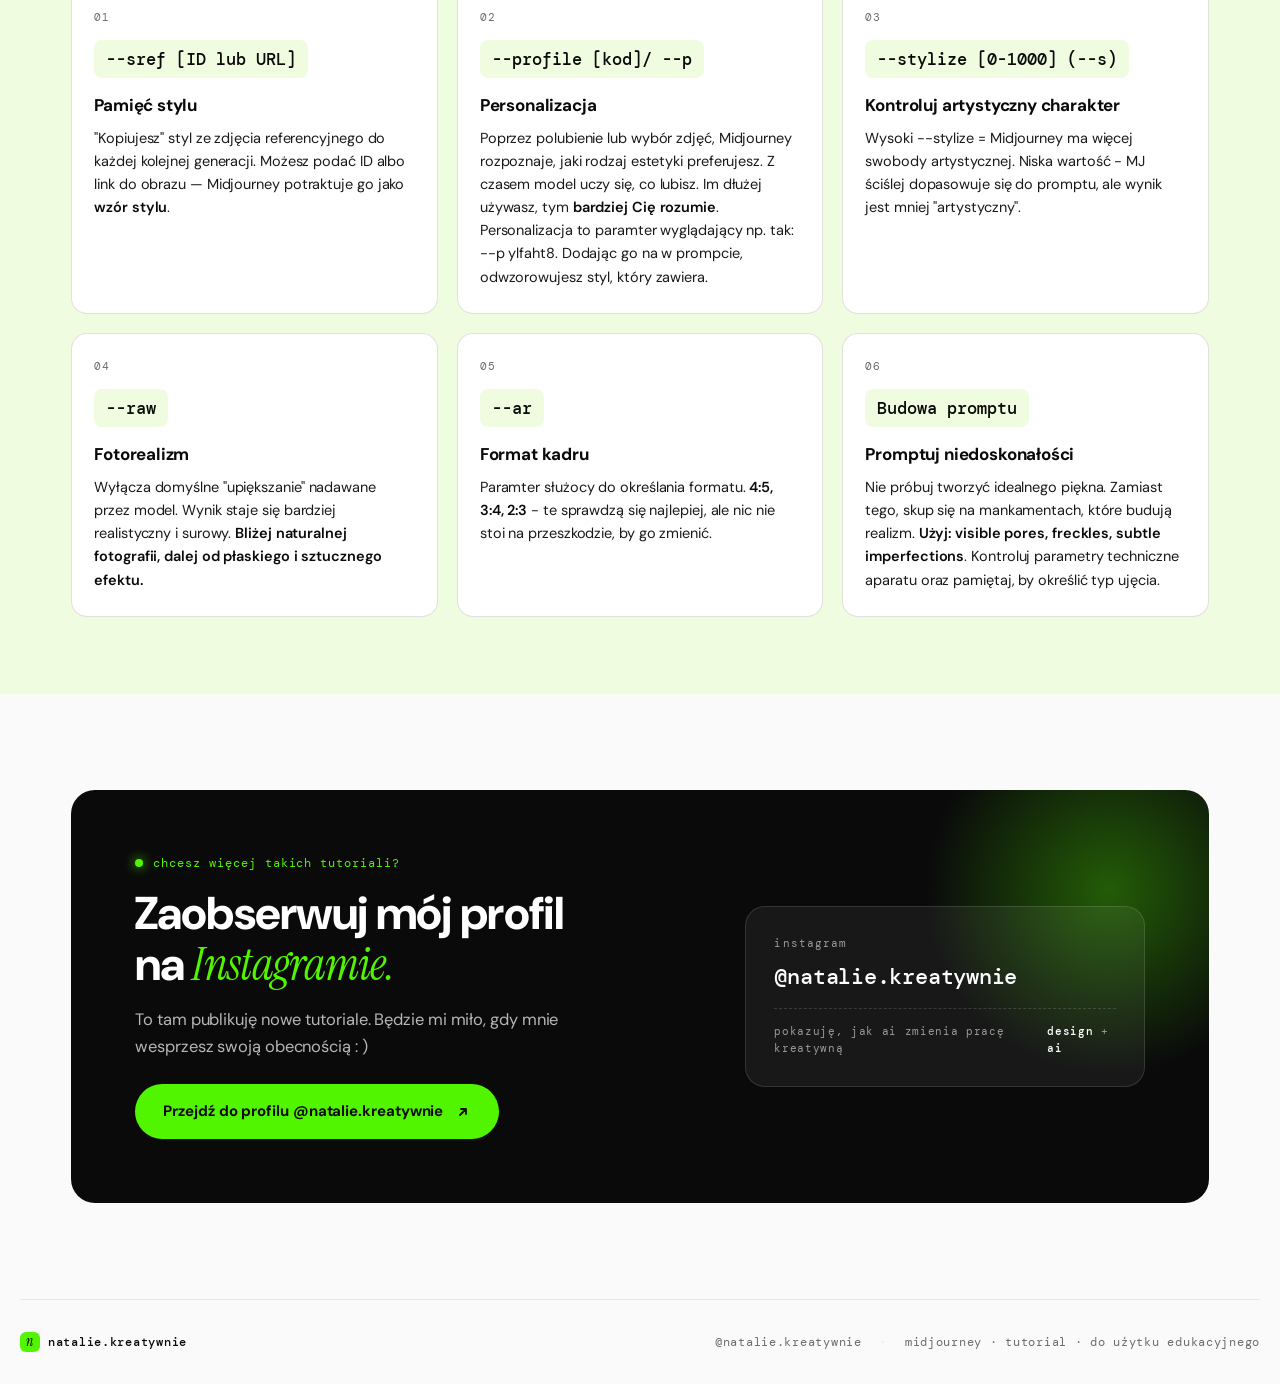
==== commit a6e28f5a: "Update analog.html" ====
--- a/analog.html
+++ b/analog.html
@@ -764,7 +764,7 @@
             midjourney · tutorial
           </div>
           <h1 class="page-hero__title">
-            <span class="italic">Klimat analogowych zdjęć</span><br>
+            <span class="italic">Klimat<br>analogowych zdjęć</span><br>
             w Midjourney.
           </h1>
           <p class="page-hero__sub">
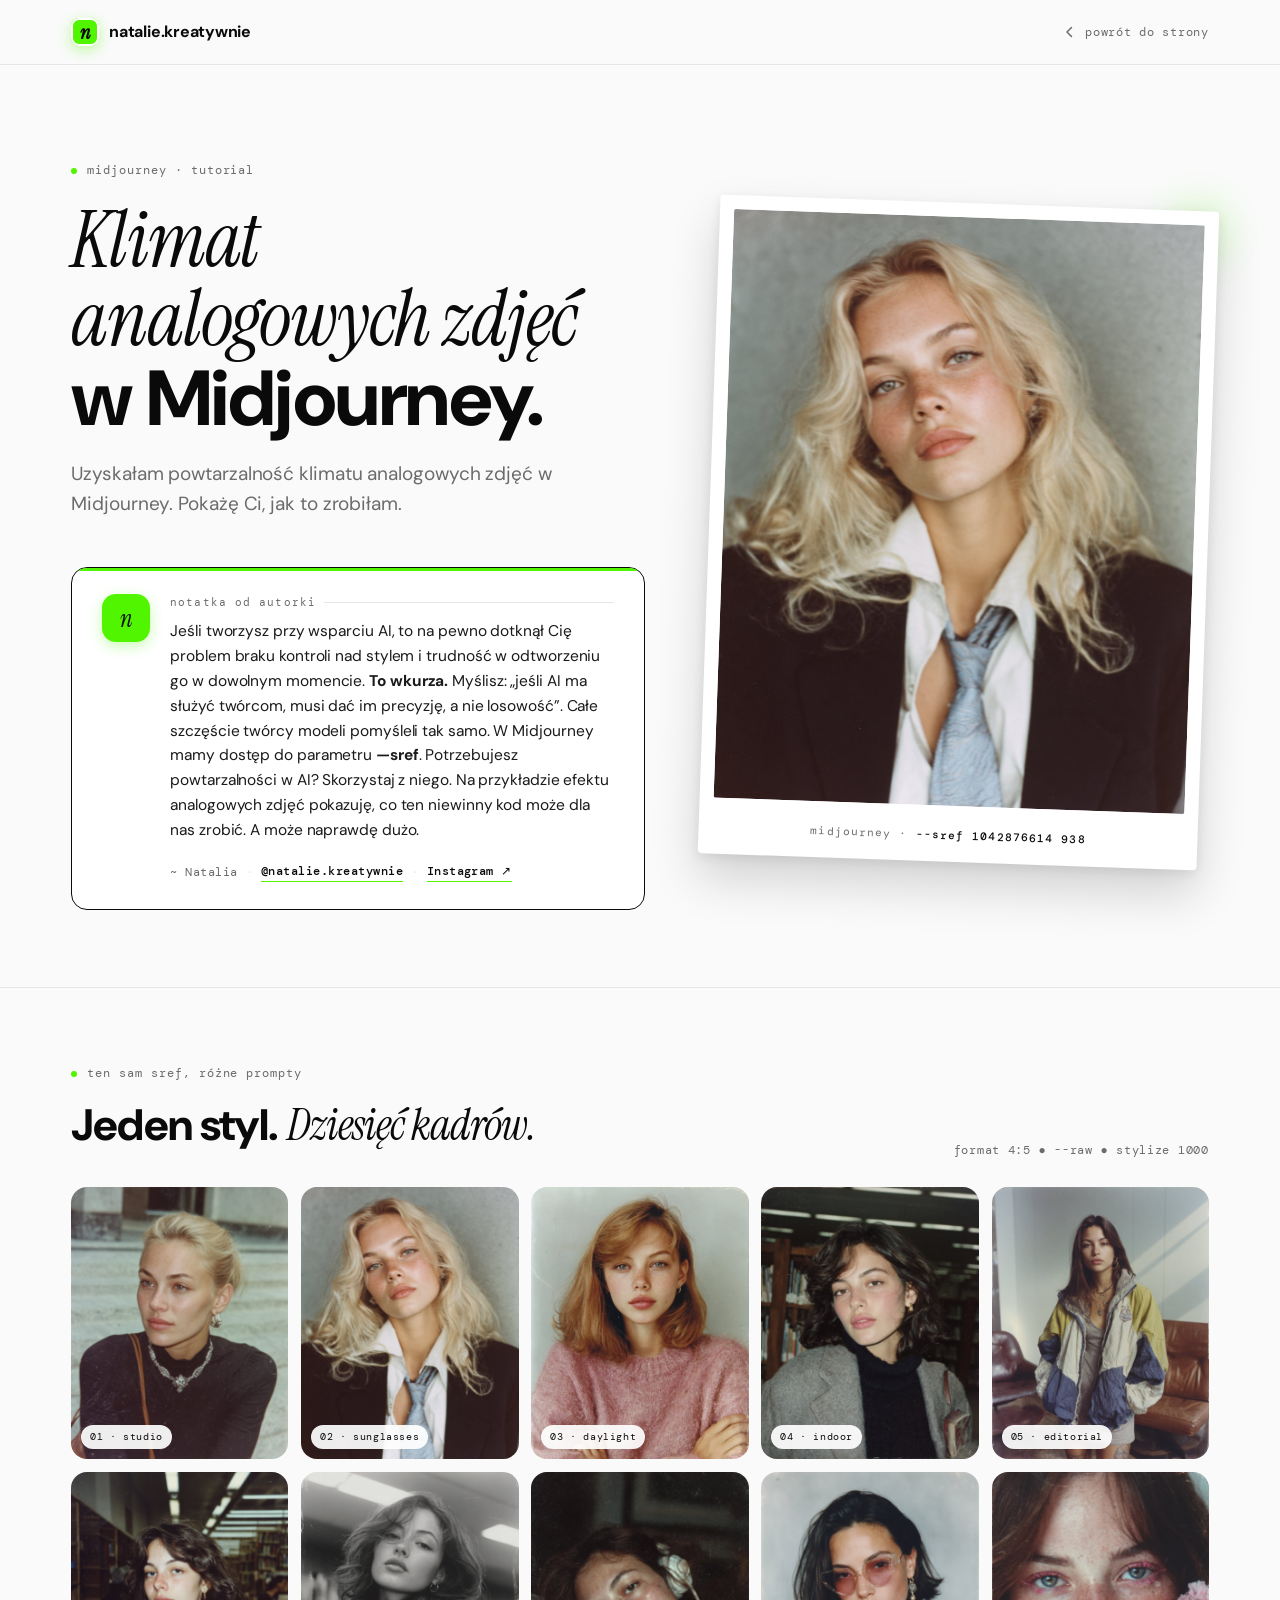
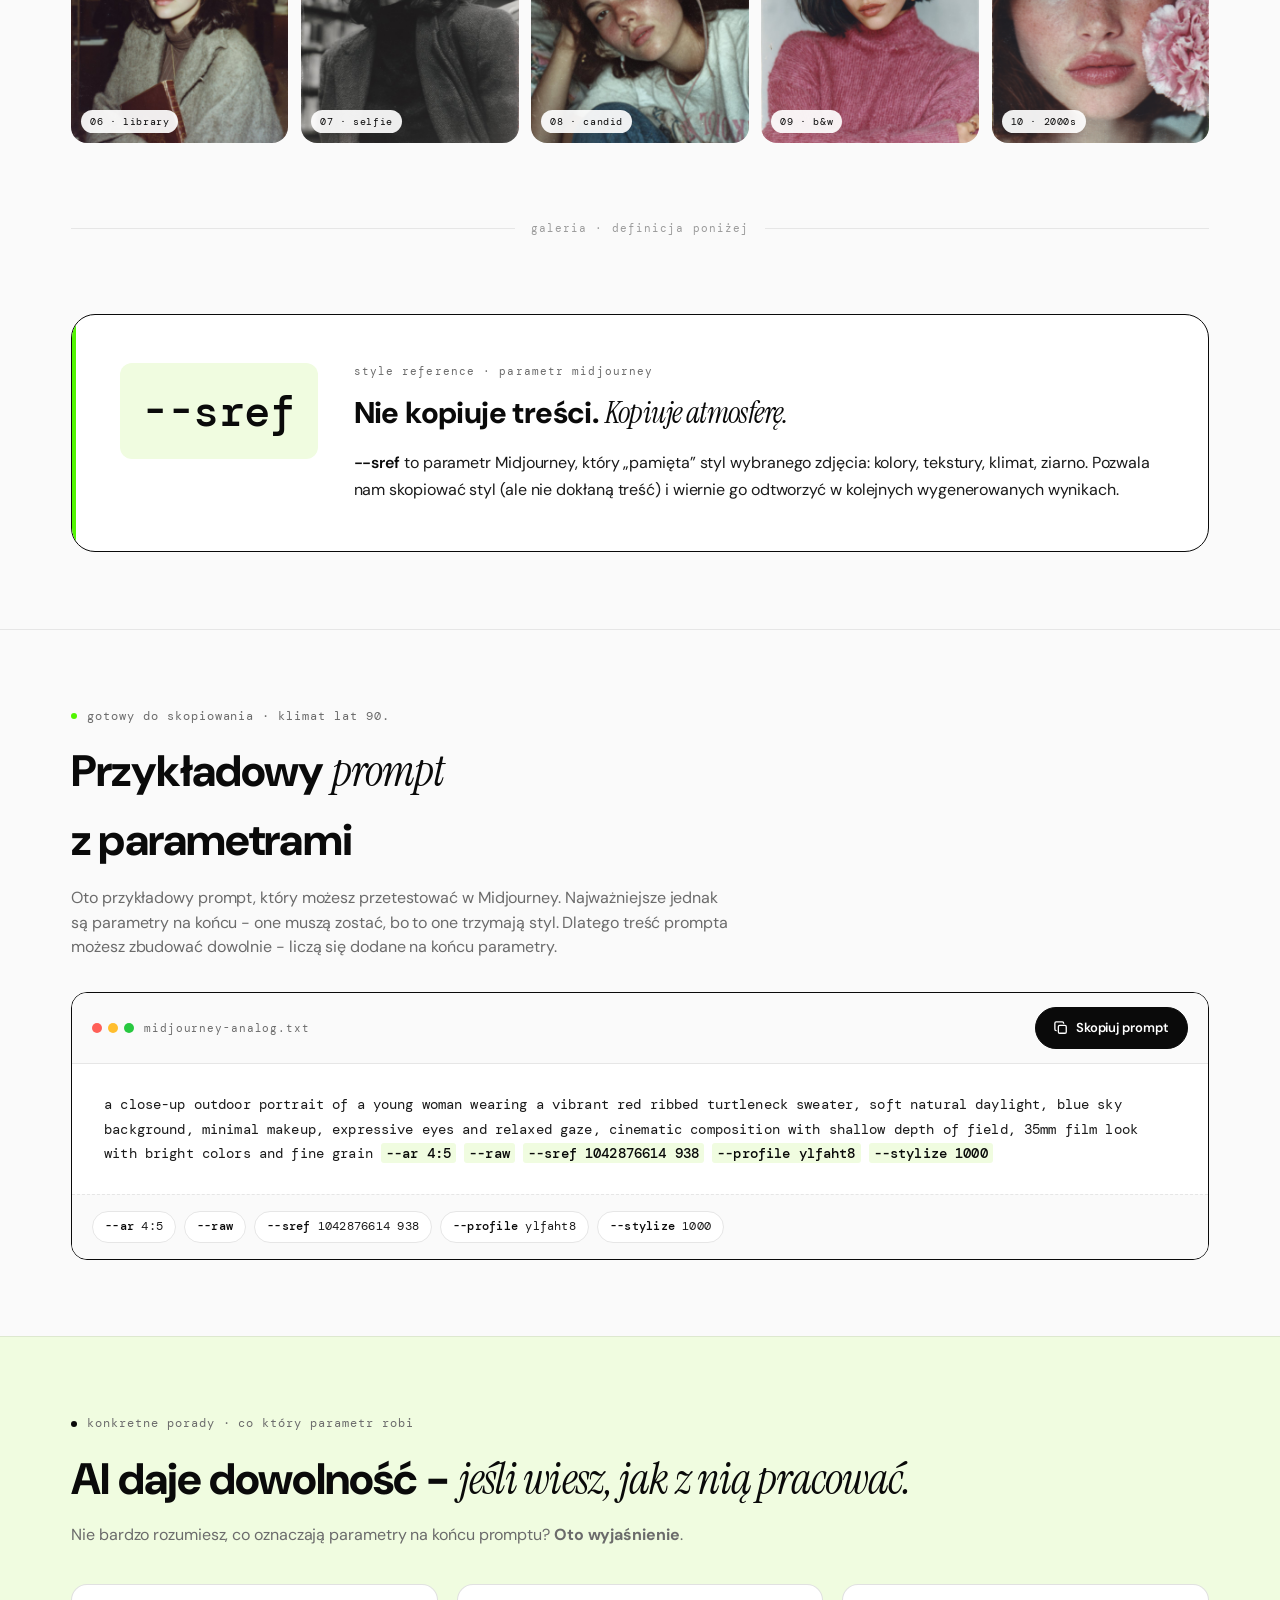
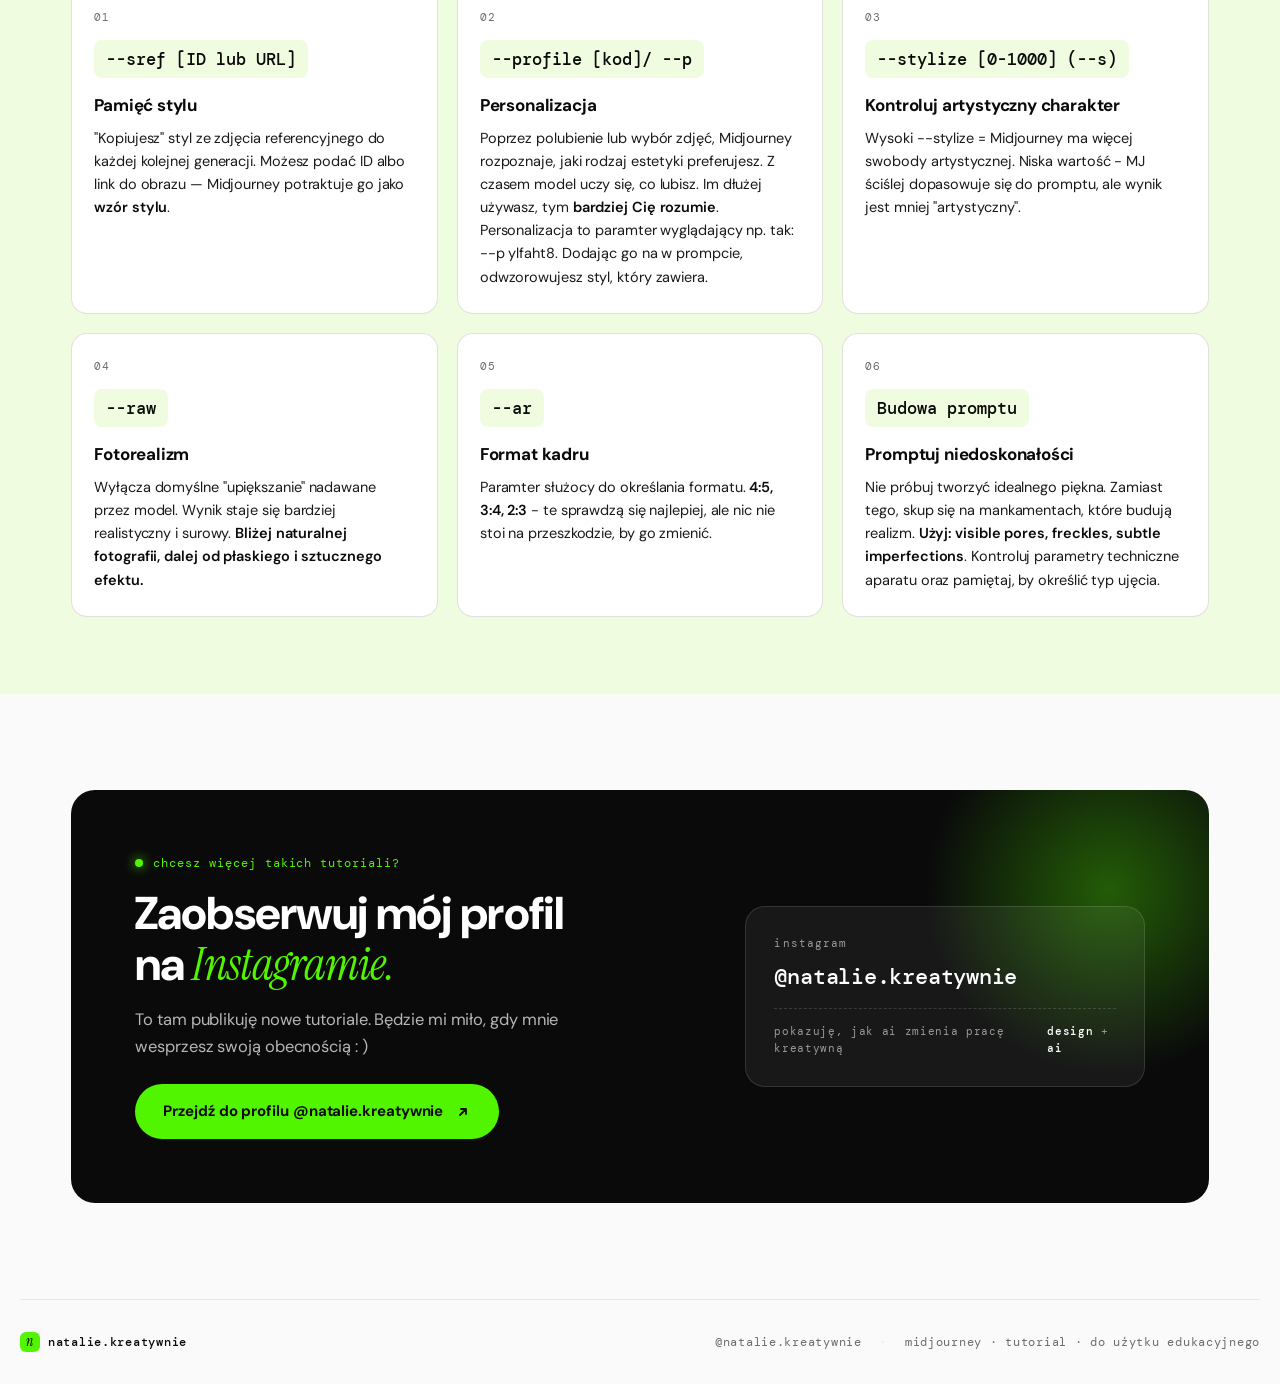
==== commit b5aeedbd: "Update analog.html" ====
--- a/analog.html
+++ b/analog.html
@@ -781,9 +781,6 @@
                   Jeśli tworzysz przy wsparciu AI, to na pewno dotknął Cię problem braku kontroli nad stylem i trudność w odtworzeniu go w dowolnym momencie. <b>To wkurza.</b>
 Myślisz: „jeśli AI ma służyć twórcom, musi dać im precyzję, a nie losowość”.
 Całe szczęście twórcy modeli pomyśleli tak samo.
-
-*
-
 W Midjourney mamy dostęp do parametru <b>—sref</b>. Potrzebujesz powtarzalności w AI? Skorzystaj z niego.
 Na przykładzie efektu analogowych zdjęć pokazuję, co ten niewinny kod może dla nas zrobić.
 A może naprawdę dużo.
